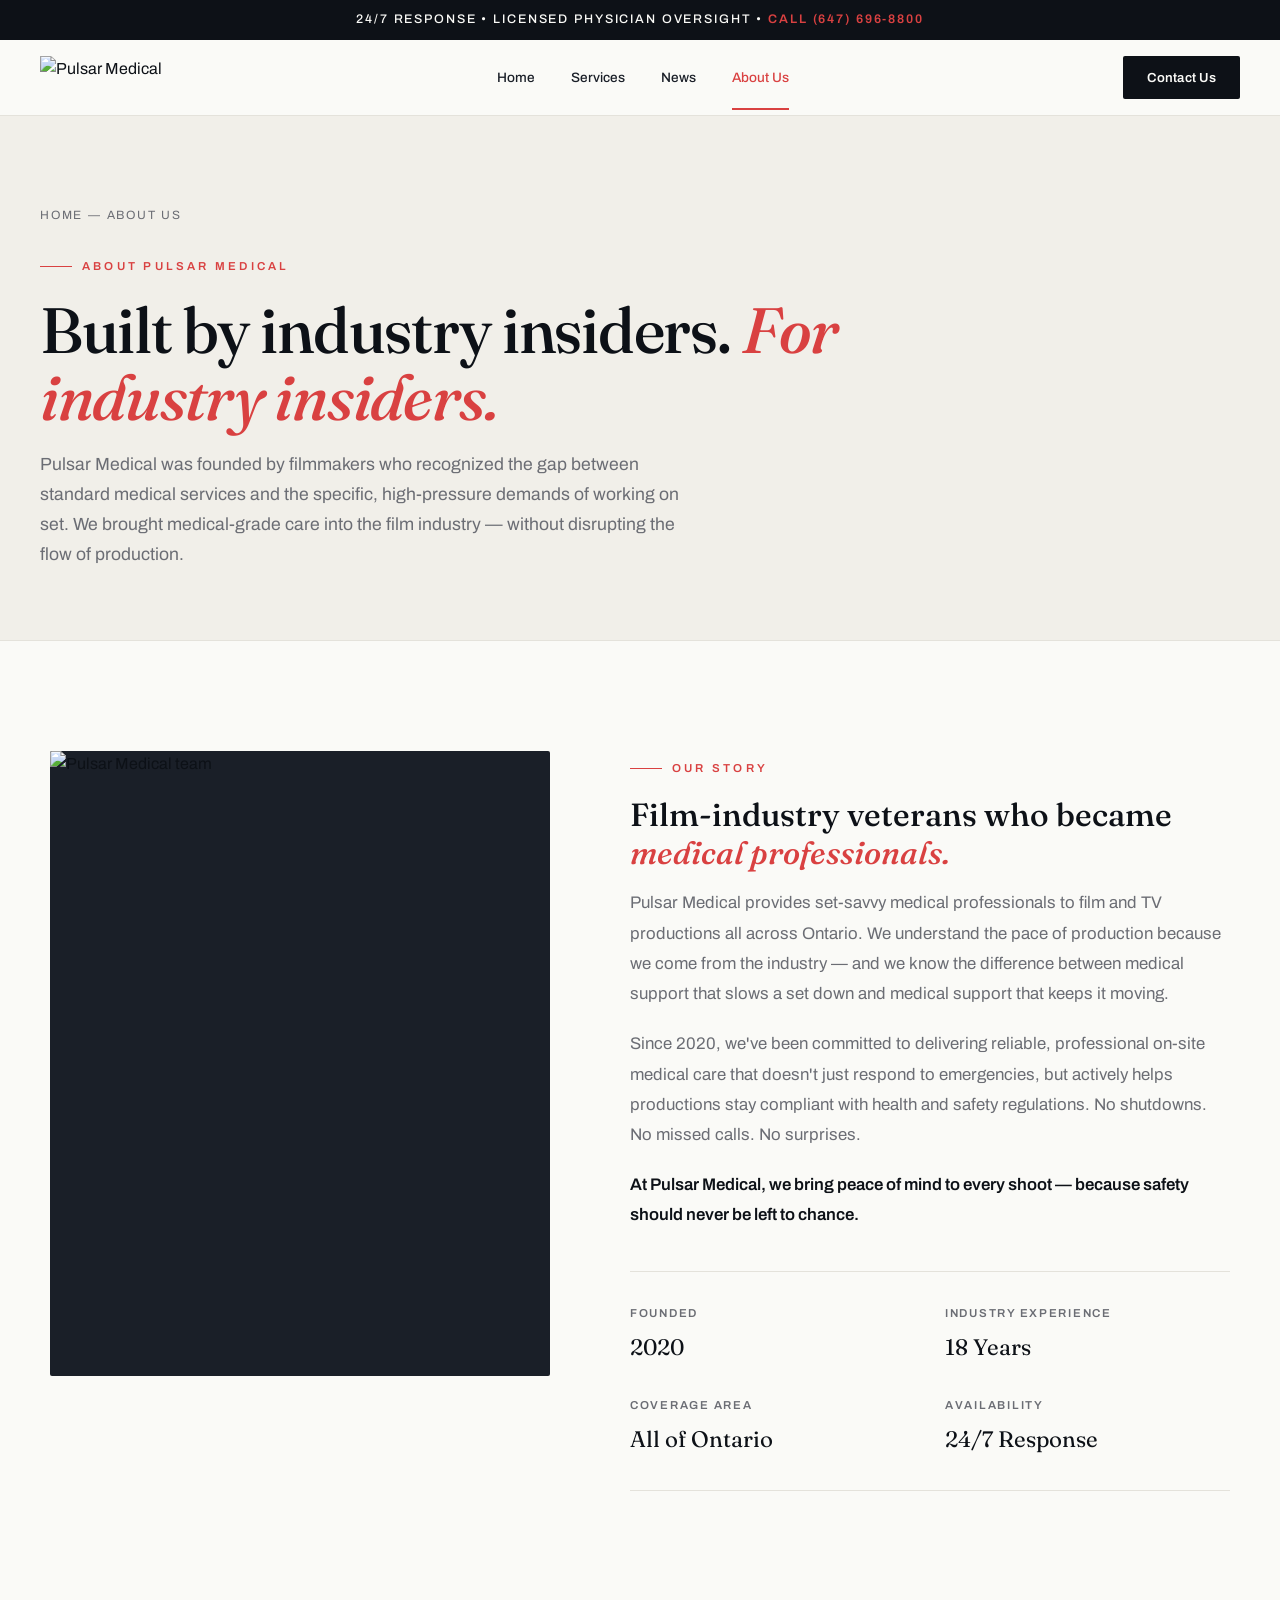
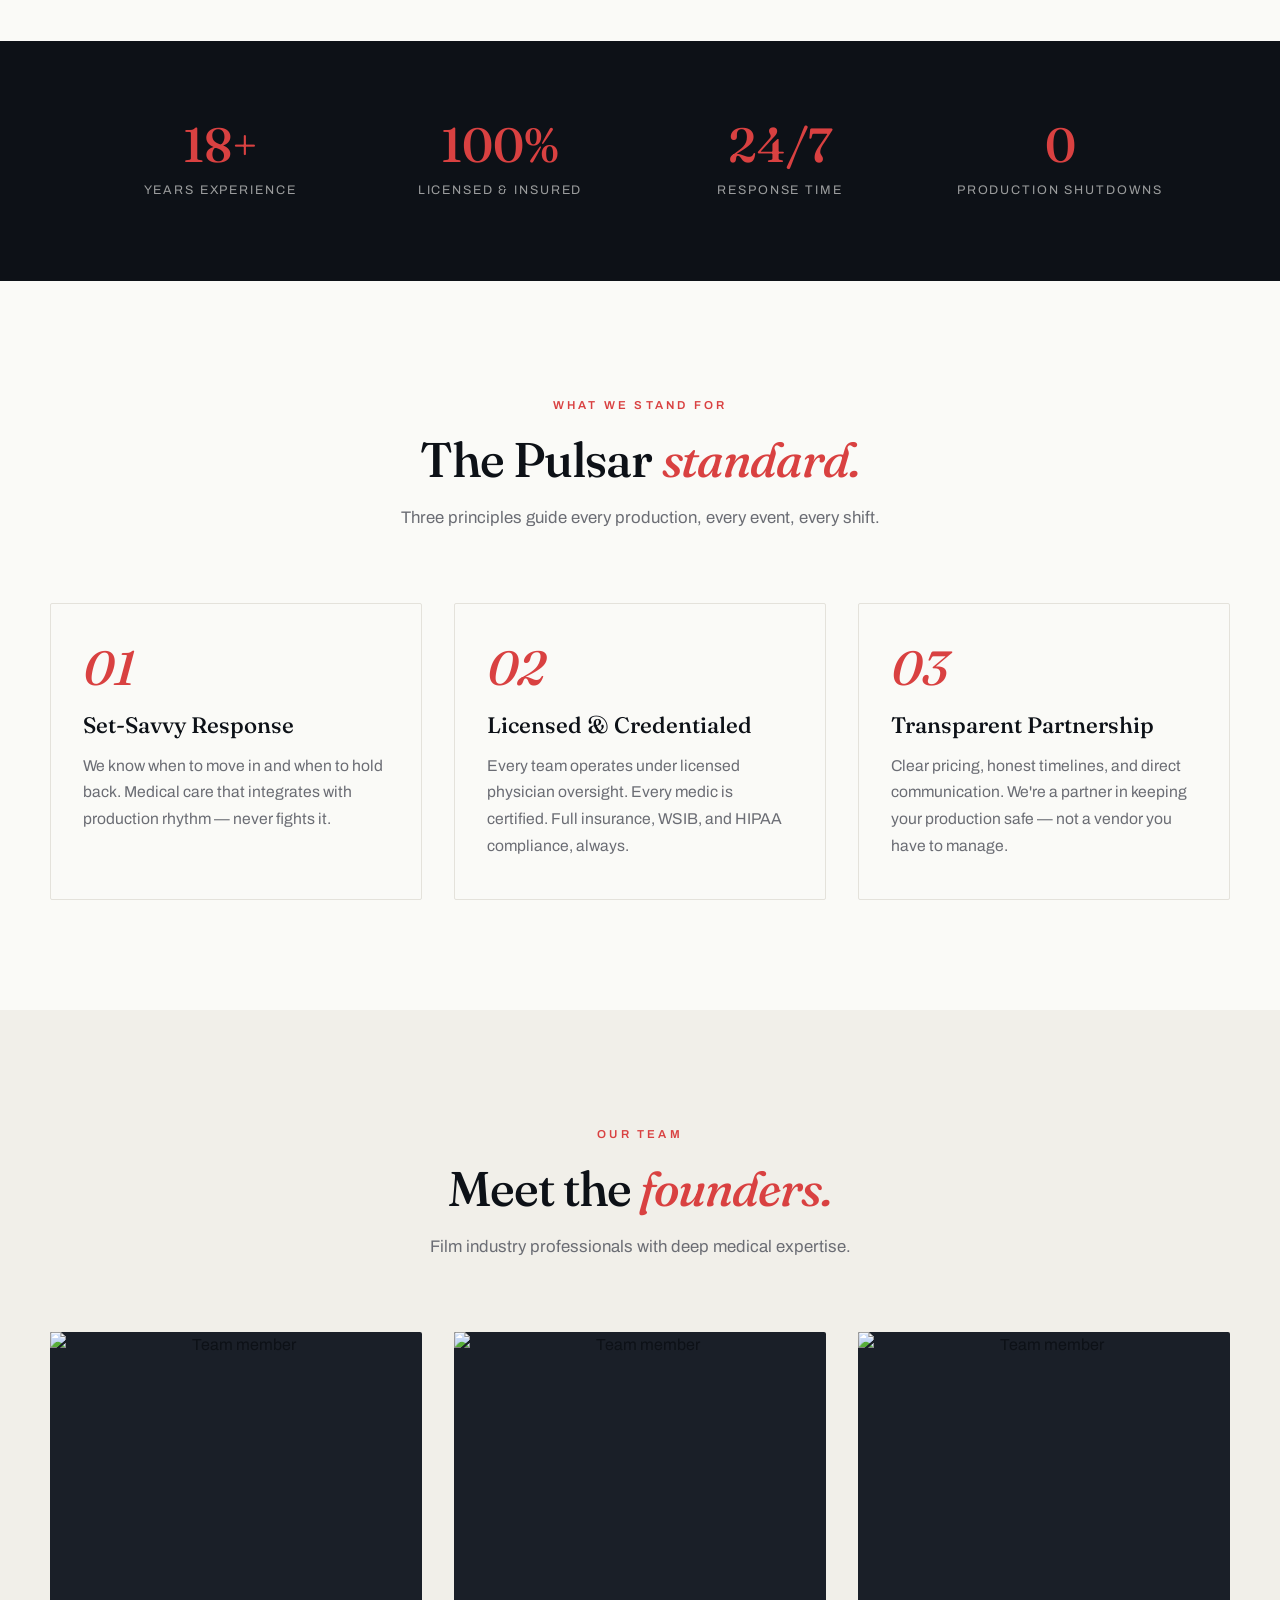
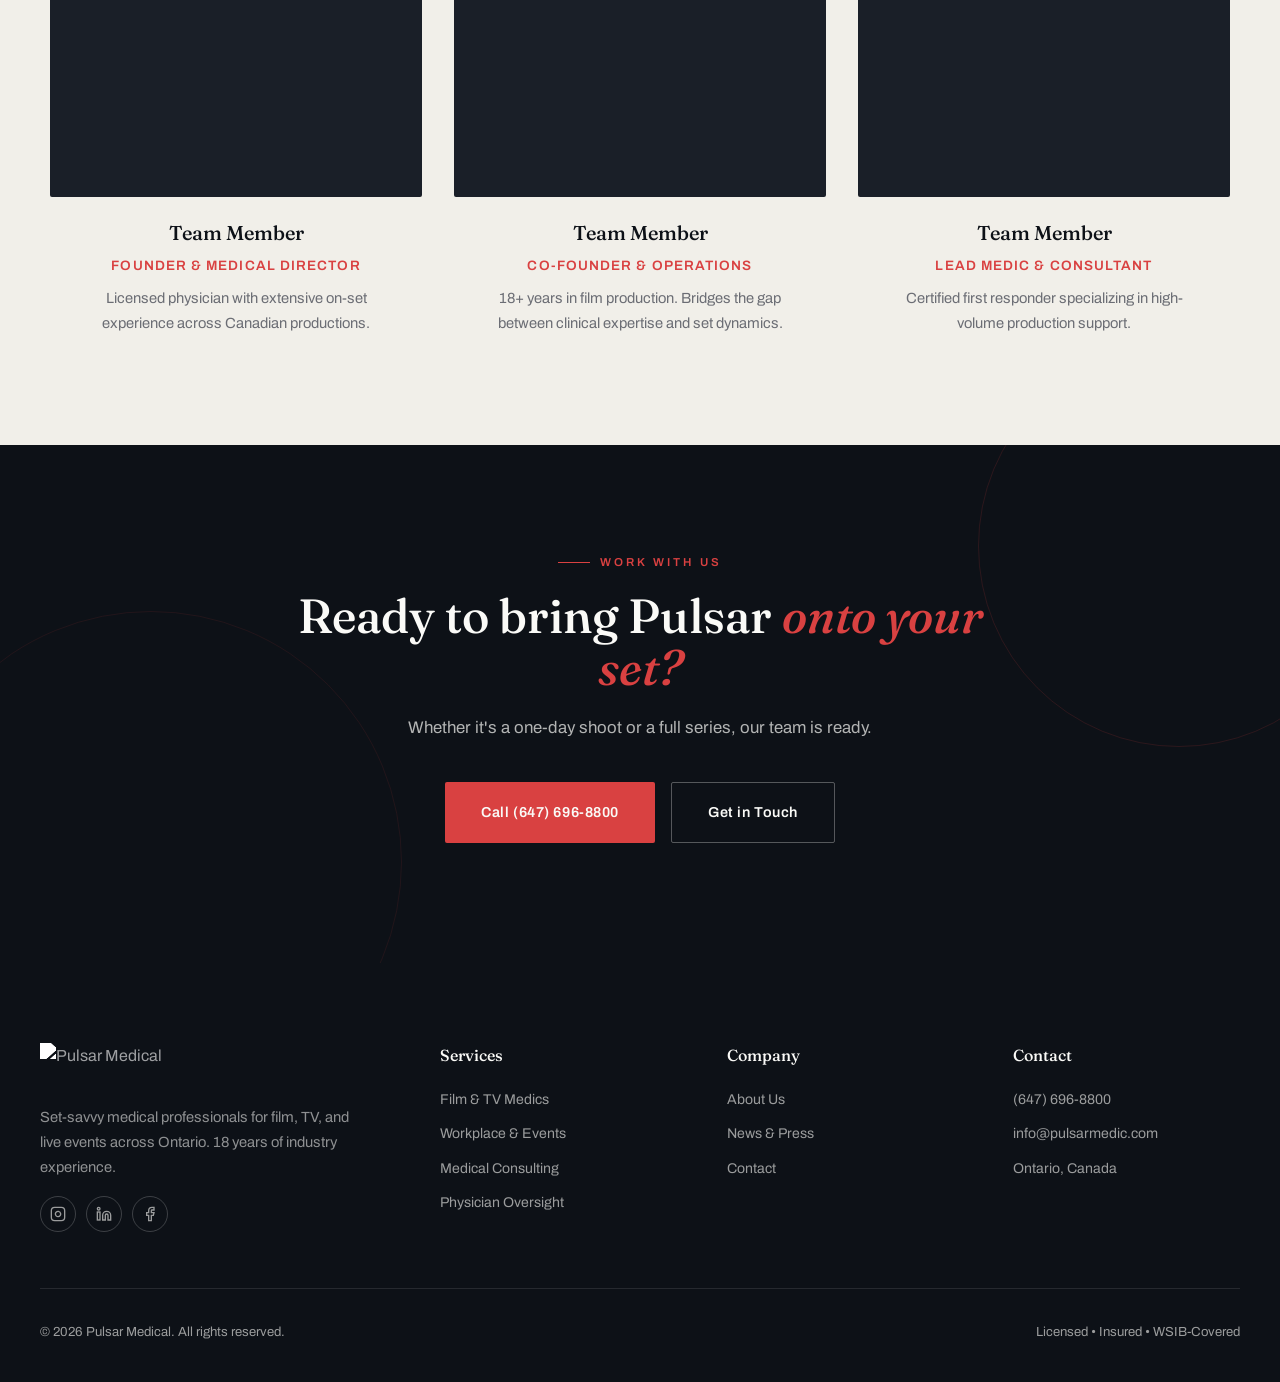
==== about.html @ a81a3b5c "Add files via upload" ====
<!DOCTYPE html>
<html lang="en">
<head>
<meta charset="UTF-8"/>
<meta name="viewport" content="width=device-width,initial-scale=1.0"/>
<title>About Us | Pulsar Medical</title>
<meta name="description" content="Pulsar Medical was founded by industry veterans to bring medical-grade care to film and TV productions. 18 years of industry experience."/>
<link rel="canonical" href="https://pulsarmedic.com/about.html"/>

<link rel="preconnect" href="https://fonts.googleapis.com"/>
<link rel="preconnect" href="https://fonts.gstatic.com" crossorigin/>
<link href="https://fonts.googleapis.com/css2?family=Archivo:wght@400;500;600;700;800&family=Fraunces:ital,wght@0,400;0,500;0,600;0,700;1,400&display=swap" rel="stylesheet"/>
<link rel="stylesheet" href="shared.css"/>

<style>
.story-grid{display:grid;grid-template-columns:1fr 1.2fr;gap:80px;align-items:start;max-width:1180px;margin:0 auto}
.story-img{aspect-ratio:4/5;background:var(--ink-2);border-radius:2px;overflow:hidden;position:sticky;top:100px}
.story-img img{width:100%;height:100%;object-fit:cover}
.story-text h3{font-family:'Fraunces',serif;font-weight:500;font-size:2rem;line-height:1.2;margin-bottom:16px}
.story-text h3 em{font-style:italic;color:var(--pulse)}
.story-text p{color:var(--muted);font-size:1.05rem;line-height:1.8;margin-bottom:20px}
.story-text p strong{color:var(--ink);font-weight:600}
.story-meta{display:grid;grid-template-columns:1fr 1fr;gap:30px;margin:40px 0;padding:32px 0;border-top:1px solid var(--line);border-bottom:1px solid var(--line)}
.story-meta-item .label{font-size:.72rem;letter-spacing:.15em;text-transform:uppercase;color:var(--muted);font-weight:600;margin-bottom:8px}
.story-meta-item .value{font-family:'Fraunces',serif;font-size:1.4rem;color:var(--ink)}

.values-grid{display:grid;grid-template-columns:repeat(3,1fr);gap:32px;max-width:1180px;margin:0 auto}
.value-card{padding:40px 32px;background:var(--paper);border:1px solid var(--line);border-radius:2px;transition:border-color .3s,transform .3s}
.value-card:hover{border-color:var(--pulse);transform:translateY(-4px)}
.value-num{font-family:'Fraunces',serif;font-style:italic;font-size:3rem;color:var(--pulse);line-height:1;margin-bottom:20px;font-weight:500}
.value-card h3{font-family:'Fraunces',serif;font-weight:500;font-size:1.4rem;line-height:1.2;margin-bottom:14px}
.value-card p{color:var(--muted);font-size:.98rem;line-height:1.7}

.team-grid{display:grid;grid-template-columns:repeat(3,1fr);gap:32px;max-width:1180px;margin:0 auto}
.team-card{text-align:center}
.team-img{aspect-ratio:4/5;background:var(--ink-2);border-radius:2px;overflow:hidden;margin-bottom:20px;position:relative}
.team-img img{width:100%;height:100%;object-fit:cover;transition:transform .5s}
.team-card:hover .team-img img{transform:scale(1.03)}
.team-card h3{font-family:'Fraunces',serif;font-weight:500;font-size:1.25rem;margin-bottom:6px}
.team-role{font-size:.85rem;color:var(--pulse);letter-spacing:.08em;text-transform:uppercase;font-weight:600;margin-bottom:10px}
.team-bio{font-size:.92rem;color:var(--muted);line-height:1.65;max-width:320px;margin:0 auto}

.stats-row{background:var(--ink);color:var(--paper);padding:80px 40px}
.stats-row-inner{max-width:1080px;margin:0 auto;display:grid;grid-template-columns:repeat(4,1fr);gap:40px;text-align:center}
.stat-big{font-family:'Fraunces',serif;font-weight:500;font-size:3rem;color:var(--pulse);line-height:1;margin-bottom:12px}
.stat-big-label{font-size:.78rem;letter-spacing:.15em;text-transform:uppercase;color:rgba(250,250,247,.6)}

@media(max-width:900px){
  .story-grid{grid-template-columns:1fr;gap:40px}
  .story-img{position:static;max-width:500px;margin:0 auto}
  .values-grid,.team-grid{grid-template-columns:1fr}
  .stats-row-inner{grid-template-columns:1fr 1fr;gap:32px}
  .story-meta{grid-template-columns:1fr}
}
</style>
</head>
<body>

<div class="announce">24/7 response &bull; Licensed physician oversight &bull; <strong>Call (647) 696-8800</strong></div>

<nav>
  <a href="index.html" class="logo"><img src="images/logo.png" alt="Pulsar Medical"/></a>
  <div class="nav-center">
    <a href="index.html">Home</a>
    <a href="services.html">Services</a>
    <a href="news.html">News</a>
    <a href="about.html" class="active">About Us</a>
  </div>
  <a href="contact.html" class="nav-cta">Contact Us</a>
  <button class="hamburger" onclick="document.querySelector('.nav-center').classList.toggle('open')"><span></span><span></span><span></span></button>
</nav>

<section class="page-hero">
  <div class="page-hero-inner">
    <div class="breadcrumb"><a href="index.html">Home</a> &mdash; About Us</div>
    <div class="eyebrow">About Pulsar Medical</div>
    <h1>Built by industry insiders. <em>For industry insiders.</em></h1>
    <p>Pulsar Medical was founded by filmmakers who recognized the gap between standard medical services and the specific, high-pressure demands of working on set. We brought medical-grade care into the film industry &mdash; without disrupting the flow of production.</p>
  </div>
</section>

<!-- Story -->
<section>
  <div class="story-grid">
    <div class="story-img"><img src="images/about-1.jpg" alt="Pulsar Medical team"/></div>
    <div class="story-text">
      <div class="eyebrow">Our Story</div>
      <h3>Film-industry veterans who became <em>medical professionals.</em></h3>
      <p>Pulsar Medical provides set-savvy medical professionals to film and TV productions all across Ontario. We understand the pace of production because we come from the industry &mdash; and we know the difference between medical support that slows a set down and medical support that keeps it moving.</p>
      <p>Since 2020, we've been committed to delivering reliable, professional on-site medical care that doesn't just respond to emergencies, but actively helps productions stay compliant with health and safety regulations. No shutdowns. No missed calls. No surprises.</p>
      <p><strong>At Pulsar Medical, we bring peace of mind to every shoot &mdash; because safety should never be left to chance.</strong></p>
      <div class="story-meta">
        <div class="story-meta-item">
          <div class="label">Founded</div>
          <div class="value">2020</div>
        </div>
        <div class="story-meta-item">
          <div class="label">Industry Experience</div>
          <div class="value">18 Years</div>
        </div>
        <div class="story-meta-item">
          <div class="label">Coverage Area</div>
          <div class="value">All of Ontario</div>
        </div>
        <div class="story-meta-item">
          <div class="label">Availability</div>
          <div class="value">24/7 Response</div>
        </div>
      </div>
    </div>
  </div>
</section>

<!-- Stats -->
<section class="stats-row">
  <div class="stats-row-inner">
    <div><div class="stat-big">18+</div><div class="stat-big-label">Years Experience</div></div>
    <div><div class="stat-big">100%</div><div class="stat-big-label">Licensed &amp; Insured</div></div>
    <div><div class="stat-big">24/7</div><div class="stat-big-label">Response Time</div></div>
    <div><div class="stat-big">0</div><div class="stat-big-label">Production Shutdowns</div></div>
  </div>
</section>

<!-- Values -->
<section>
  <div class="container">
    <div class="section-head center">
      <div class="eyebrow">What We Stand For</div>
      <h2>The Pulsar <em>standard.</em></h2>
      <p>Three principles guide every production, every event, every shift.</p>
    </div>
    <div class="values-grid">
      <div class="value-card">
        <div class="value-num">01</div>
        <h3>Set-Savvy Response</h3>
        <p>We know when to move in and when to hold back. Medical care that integrates with production rhythm &mdash; never fights it.</p>
      </div>
      <div class="value-card">
        <div class="value-num">02</div>
        <h3>Licensed &amp; Credentialed</h3>
        <p>Every team operates under licensed physician oversight. Every medic is certified. Full insurance, WSIB, and HIPAA compliance, always.</p>
      </div>
      <div class="value-card">
        <div class="value-num">03</div>
        <h3>Transparent Partnership</h3>
        <p>Clear pricing, honest timelines, and direct communication. We're a partner in keeping your production safe &mdash; not a vendor you have to manage.</p>
      </div>
    </div>
  </div>
</section>

<!-- Team -->
<section style="background:var(--bone)">
  <div class="container">
    <div class="section-head center">
      <div class="eyebrow">Our Team</div>
      <h2>Meet the <em>founders.</em></h2>
      <p>Film industry professionals with deep medical expertise.</p>
    </div>
    <div class="team-grid">
      <div class="team-card">
        <div class="team-img"><img src="images/team-1.jpg" alt="Team member"/></div>
        <h3>Team Member</h3>
        <div class="team-role">Founder &amp; Medical Director</div>
        <p class="team-bio">Licensed physician with extensive on-set experience across Canadian productions.</p>
      </div>
      <div class="team-card">
        <div class="team-img"><img src="images/team-2.jpg" alt="Team member"/></div>
        <h3>Team Member</h3>
        <div class="team-role">Co-Founder &amp; Operations</div>
        <p class="team-bio">18+ years in film production. Bridges the gap between clinical expertise and set dynamics.</p>
      </div>
      <div class="team-card">
        <div class="team-img"><img src="images/team-3.jpg" alt="Team member"/></div>
        <h3>Team Member</h3>
        <div class="team-role">Lead Medic &amp; Consultant</div>
        <p class="team-bio">Certified first responder specializing in high-volume production support.</p>
      </div>
    </div>
  </div>
</section>

<!-- CTA -->
<section class="cta-banner">
  <div class="cta-inner">
    <div class="eyebrow" style="justify-content:center;color:var(--pulse)">Work With Us</div>
    <h2>Ready to bring Pulsar <em>onto your set?</em></h2>
    <p>Whether it's a one-day shoot or a full series, our team is ready.</p>
    <div class="cta-actions">
      <a href="tel:+16476968800" class="btn-pulse">Call (647) 696-8800</a>
      <a href="contact.html" class="btn-ghost">Get in Touch</a>
    </div>
  </div>
</section>

<footer>
  <div class="footer-grid">
    <div class="footer-brand">
      <a href="index.html" class="logo"><img src="images/logo.png" alt="Pulsar Medical"/></a>
      <p>Set-savvy medical professionals for film, TV, and live events across Ontario. 18 years of industry experience.</p>
      <div class="footer-social">
        <a href="https://www.instagram.com/pulsarfilmsolutions" target="_blank" aria-label="Instagram"><svg viewBox="0 0 24 24" fill="none" stroke="currentColor" stroke-width="2"><rect x="2" y="2" width="20" height="20" rx="5"/><path d="M16 11.37A4 4 0 1 1 12.63 8 4 4 0 0 1 16 11.37z"/><line x1="17.5" y1="6.5" x2="17.51" y2="6.5"/></svg></a>
        <a href="https://www.linkedin.com/company/pulsaruv/" target="_blank" aria-label="LinkedIn"><svg viewBox="0 0 24 24" fill="none" stroke="currentColor" stroke-width="2"><path d="M16 8a6 6 0 0 1 6 6v7h-4v-7a2 2 0 0 0-4 0v7h-4v-7a6 6 0 0 1 6-6z"/><rect x="2" y="9" width="4" height="12"/><circle cx="4" cy="4" r="2"/></svg></a>
        <a href="https://www.facebook.com/share/1CPwoWj11r/" target="_blank" aria-label="Facebook"><svg viewBox="0 0 24 24" fill="none" stroke="currentColor" stroke-width="2"><path d="M18 2h-3a5 5 0 0 0-5 5v3H7v4h3v8h4v-8h3l1-4h-4V7a1 1 0 0 1 1-1h3z"/></svg></a>
      </div>
    </div>
    <div class="footer-col"><h4>Services</h4><ul><li><a href="services.html">Film &amp; TV Medics</a></li><li><a href="services.html">Workplace &amp; Events</a></li><li><a href="services.html">Medical Consulting</a></li><li><a href="services.html">Physician Oversight</a></li></ul></div>
    <div class="footer-col"><h4>Company</h4><ul><li><a href="about.html">About Us</a></li><li><a href="news.html">News &amp; Press</a></li><li><a href="contact.html">Contact</a></li></ul></div>
    <div class="footer-col"><h4>Contact</h4><ul><li><a href="tel:+16476968800">(647) 696-8800</a></li><li><a href="mailto:info@pulsarmedic.com">info@pulsarmedic.com</a></li><li>Ontario, Canada</li></ul></div>
  </div>
  <div class="footer-bottom">
    <div>&copy; 2026 Pulsar Medical. All rights reserved.</div>
    <div>Licensed &bull; Insured &bull; WSIB-Covered</div>
  </div>
</footer>

</body>
</html>
---- shared.css ----
/* ============================================
   PULSAR MEDICAL — SHARED STYLES
   ============================================ */

:root{
  --ink:#0d1117;
  --ink-2:#1a1f28;
  --paper:#fafaf7;
  --bone:#f1efe9;
  --pulse:#d94141;
  --pulse-deep:#a82828;
  --sage:#3d5948;
  --muted:#6b6d74;
  --line:#e4e2db;
}
*{margin:0;padding:0;box-sizing:border-box}
html{scroll-behavior:smooth}
body{font-family:'Archivo',sans-serif;color:var(--ink);background:var(--paper);line-height:1.6;-webkit-font-smoothing:antialiased}
a{color:inherit;text-decoration:none}
img{max-width:100%;display:block}

/* ---- ANNOUNCE ---- */
.announce{background:var(--ink);color:var(--paper);padding:10px 24px;text-align:center;font-size:.78rem;letter-spacing:.15em;text-transform:uppercase;font-weight:500}
.announce strong{color:var(--pulse);font-weight:600}

/* ---- NAV ---- */
nav{position:sticky;top:0;background:rgba(250,250,247,.95);backdrop-filter:blur(12px);z-index:100;border-bottom:1px solid var(--line);padding:16px 40px;display:flex;align-items:center;justify-content:space-between}
.logo{display:flex;align-items:center;gap:10px}
.logo img{height:42px;width:auto}
.nav-center{display:flex;gap:36px;align-items:center}
.nav-center a{font-size:.85rem;font-weight:500;color:var(--ink-2);transition:color .2s;position:relative}
.nav-center a:hover{color:var(--pulse)}
.nav-center a.active{color:var(--pulse)}
.nav-center a.active::after{content:'';position:absolute;bottom:-22px;left:0;right:0;height:2px;background:var(--pulse)}
.nav-cta{background:var(--ink);color:var(--paper);padding:11px 24px;border-radius:2px;font-size:.82rem;font-weight:600;letter-spacing:.02em;transition:background .2s}
.nav-cta:hover{background:var(--pulse)}
.hamburger{display:none;background:none;border:none;cursor:pointer;padding:4px}
.hamburger span{display:block;width:24px;height:2px;background:var(--ink);margin:5px 0;transition:.3s}

/* ---- BUTTONS ---- */
.btn-primary{background:var(--ink);color:var(--paper);padding:16px 32px;border-radius:2px;font-size:.9rem;font-weight:600;letter-spacing:.04em;transition:background .2s,transform .2s;display:inline-flex;align-items:center;gap:10px;border:none;cursor:pointer;font-family:inherit}
.btn-primary:hover{background:var(--pulse);transform:translateY(-1px)}
.btn-primary svg{width:14px;height:14px}
.btn-secondary{color:var(--ink);padding:16px 32px;border:1px solid var(--ink);border-radius:2px;font-size:.9rem;font-weight:600;letter-spacing:.04em;transition:all .2s;display:inline-block}
.btn-secondary:hover{background:var(--ink);color:var(--paper)}
.btn-pulse{background:var(--pulse);color:var(--paper);padding:18px 36px;border-radius:2px;font-size:.9rem;font-weight:600;letter-spacing:.04em;transition:background .2s,transform .2s;display:inline-flex;align-items:center;gap:10px}
.btn-pulse:hover{background:var(--pulse-deep);transform:translateY(-1px)}
.btn-ghost{background:transparent;border:1px solid rgba(250,250,247,.3);color:var(--paper);padding:18px 36px;border-radius:2px;font-size:.9rem;font-weight:600;letter-spacing:.04em;transition:all .2s;display:inline-block}
.btn-ghost:hover{border-color:var(--paper);background:rgba(250,250,247,.05)}

/* ---- SECTION BASICS ---- */
section{padding:110px 40px}
.container{max-width:1280px;margin:0 auto}
.section-head{margin-bottom:70px;max-width:720px}
.section-head.center{margin-left:auto;margin-right:auto;text-align:center}
.eyebrow{display:inline-flex;align-items:center;gap:10px;font-size:.72rem;letter-spacing:.28em;text-transform:uppercase;color:var(--pulse);font-weight:600;margin-bottom:18px}
.eyebrow::before{content:'';display:block;width:32px;height:1px;background:var(--pulse)}
.section-head.center .eyebrow{justify-content:center}
.section-head.center .eyebrow::before{display:none}
.section-head h2{font-family:'Fraunces',serif;font-weight:500;font-size:clamp(2rem,3.8vw,3.2rem);line-height:1.1;letter-spacing:-.02em;margin-bottom:18px}
.section-head h2 em{font-style:italic;color:var(--pulse)}
.section-head p{font-size:1.05rem;color:var(--muted);max-width:580px;line-height:1.7}
.section-head.center p{margin-left:auto;margin-right:auto}

/* ---- PAGE HERO (for sub-pages) ---- */
.page-hero{padding:90px 40px 70px;background:var(--bone);border-bottom:1px solid var(--line);position:relative;overflow:hidden}
.page-hero-inner{max-width:1280px;margin:0 auto;position:relative;z-index:1}
.page-hero .eyebrow{margin-bottom:20px}
.page-hero h1{font-family:'Fraunces',serif;font-weight:500;font-size:clamp(2.4rem,5vw,4rem);line-height:1.05;letter-spacing:-.02em;margin-bottom:20px;max-width:900px}
.page-hero h1 em{font-style:italic;color:var(--pulse)}
.page-hero p{font-size:1.1rem;color:var(--muted);max-width:640px;line-height:1.7}
.breadcrumb{font-size:.75rem;letter-spacing:.15em;text-transform:uppercase;color:var(--muted);margin-bottom:24px}
.breadcrumb a:hover{color:var(--pulse)}

/* ---- CTA BANNER (shared) ---- */
.cta-banner{background:var(--ink);color:var(--paper);padding:100px 40px;text-align:center;position:relative;overflow:hidden}
.cta-banner::before{content:'';position:absolute;top:-100px;right:-100px;width:400px;height:400px;border:1px solid rgba(217,65,65,.15);border-radius:50%}
.cta-banner::after{content:'';position:absolute;bottom:-150px;left:-100px;width:500px;height:500px;border:1px solid rgba(217,65,65,.1);border-radius:50%}
.cta-inner{position:relative;z-index:1;max-width:720px;margin:0 auto}
.cta-banner h2{font-family:'Fraunces',serif;font-weight:500;font-size:clamp(2rem,4vw,3rem);color:var(--paper);margin-bottom:20px;line-height:1.1}
.cta-banner h2 em{font-style:italic;color:var(--pulse)}
.cta-banner p{color:rgba(250,250,247,.7);max-width:560px;margin:0 auto 40px;font-size:1.05rem}
.cta-actions{display:flex;gap:16px;justify-content:center;flex-wrap:wrap;margin-bottom:20px}

/* ---- FOOTER ---- */
footer{background:var(--ink);color:rgba(250,250,247,.6);padding:80px 40px 40px}
.footer-grid{max-width:1280px;margin:0 auto;display:grid;grid-template-columns:1.5fr 1fr 1fr 1fr;gap:60px;margin-bottom:56px}
.footer-brand .logo img{height:42px;margin-bottom:20px;filter:brightness(0) invert(1)}
.footer-brand p{font-size:.92rem;line-height:1.7;max-width:320px;color:rgba(250,250,247,.55)}
.footer-col h4{font-family:'Fraunces',serif;color:var(--paper);font-size:1rem;margin-bottom:20px;font-weight:500}
.footer-col ul{list-style:none}
.footer-col li{margin-bottom:12px;font-size:.88rem}
.footer-col a:hover{color:var(--pulse)}
.footer-social{display:flex;gap:10px;margin-top:16px}
.footer-social a{width:36px;height:36px;border:1px solid rgba(250,250,247,.2);border-radius:50%;display:flex;align-items:center;justify-content:center;transition:all .2s}
.footer-social a:hover{border-color:var(--pulse);color:var(--pulse)}
.footer-social svg{width:16px;height:16px}
.footer-bottom{max-width:1280px;margin:0 auto;padding-top:32px;border-top:1px solid rgba(250,250,247,.1);display:flex;justify-content:space-between;align-items:center;flex-wrap:wrap;gap:16px;font-size:.82rem}

/* ---- RESPONSIVE ---- */
@media(max-width:1024px){
  .footer-grid{grid-template-columns:1fr 1fr;gap:40px}
}
@media(max-width:768px){
  nav{padding:14px 20px}
  .nav-center{display:none;position:absolute;top:100%;left:0;right:0;background:var(--paper);flex-direction:column;padding:24px;gap:18px;border-bottom:1px solid var(--line);box-shadow:0 8px 24px rgba(0,0,0,.06)}
  .nav-center.open{display:flex}
  .nav-center a.active::after{display:none}
  .hamburger{display:block}
  section{padding:70px 24px}
  .page-hero{padding:60px 24px 50px}
  .footer-grid{grid-template-columns:1fr;gap:40px}
  .cta-actions{flex-direction:column;align-items:center}
  .btn-pulse,.btn-ghost{width:100%;max-width:320px;justify-content:center;text-align:center}
}
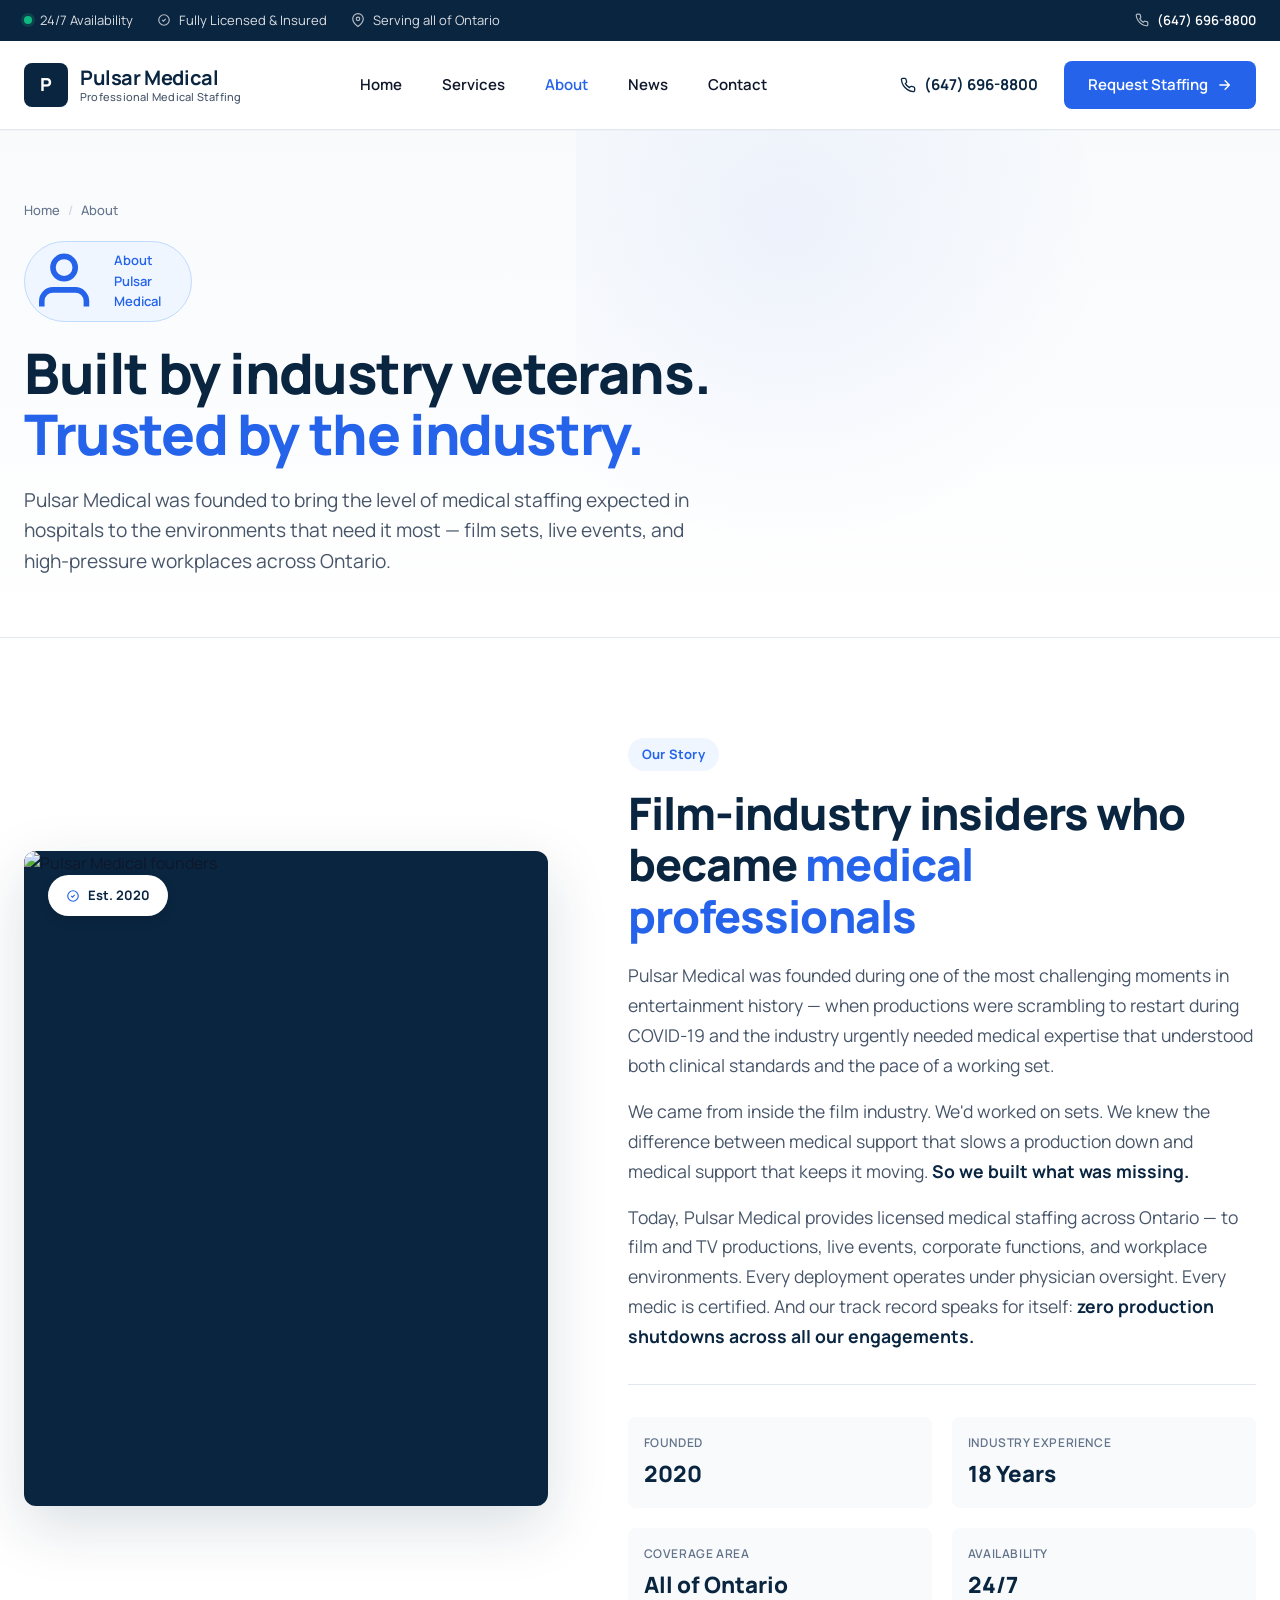
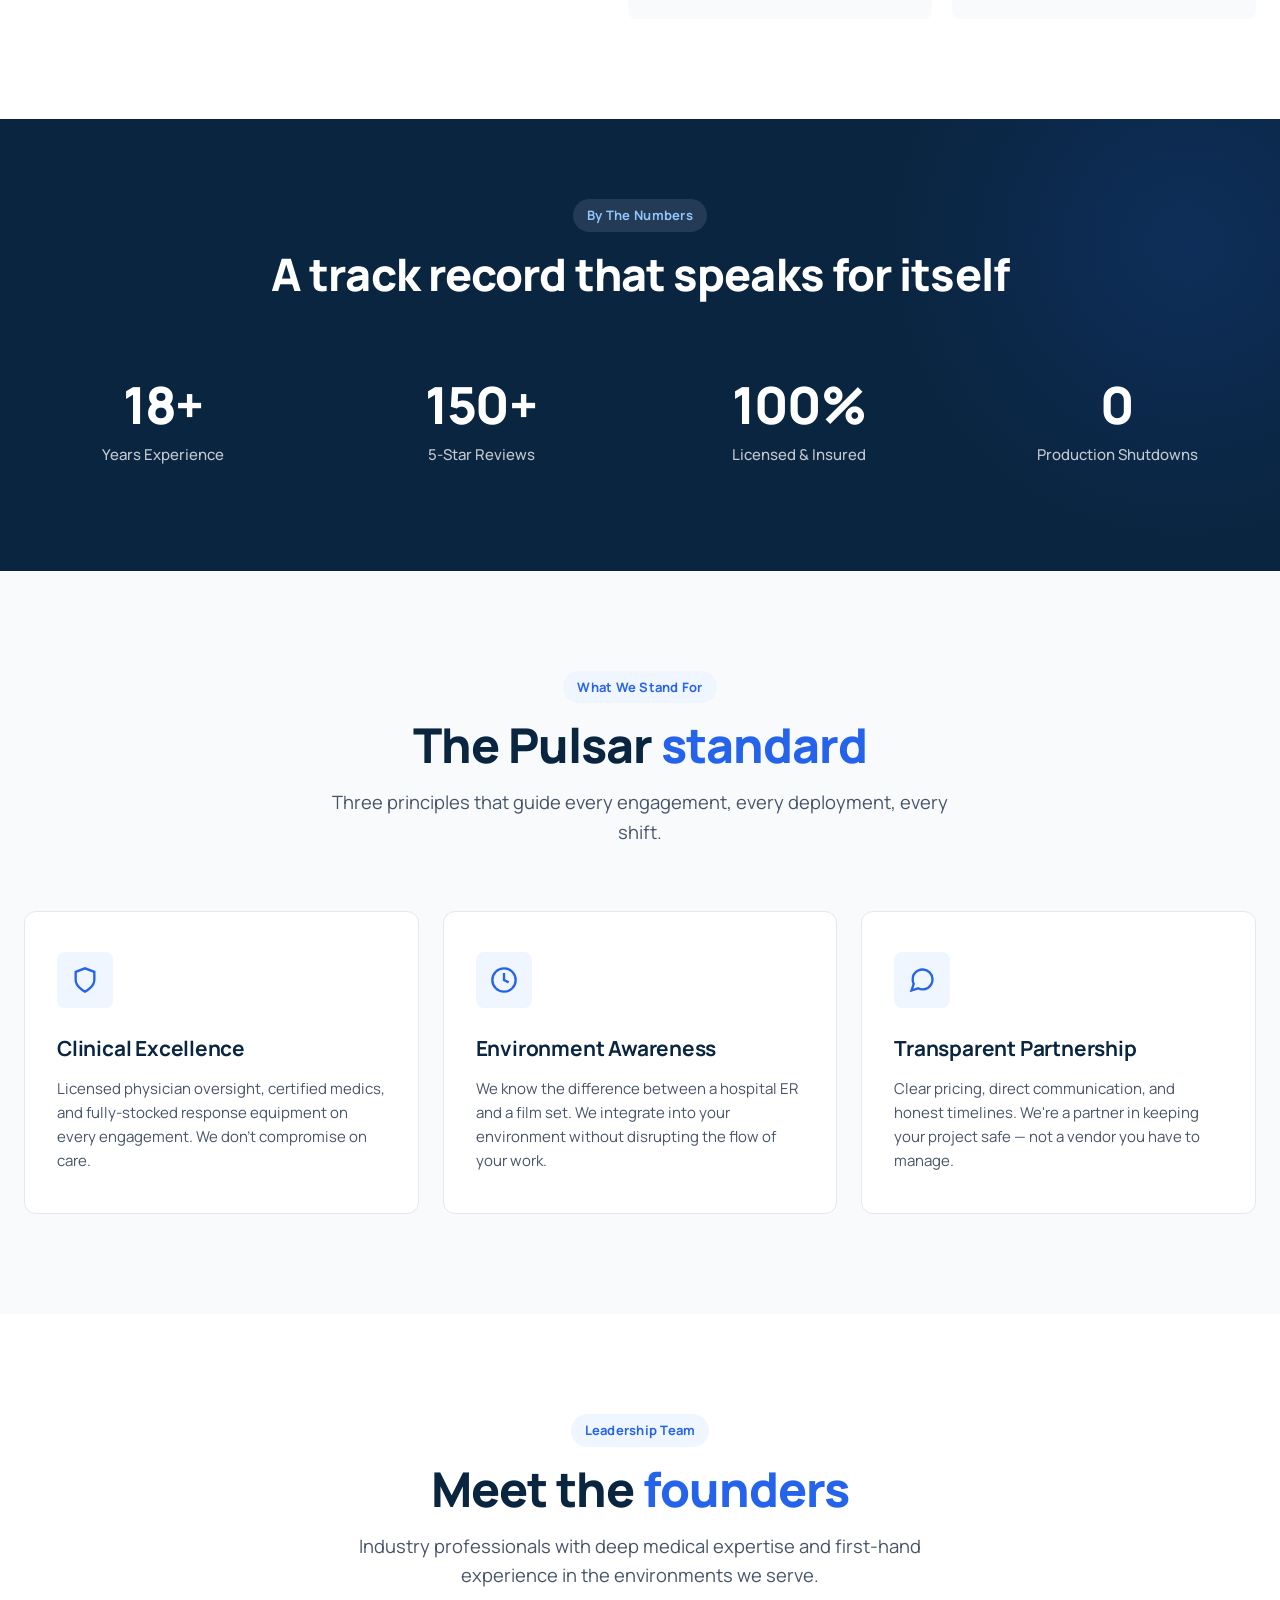
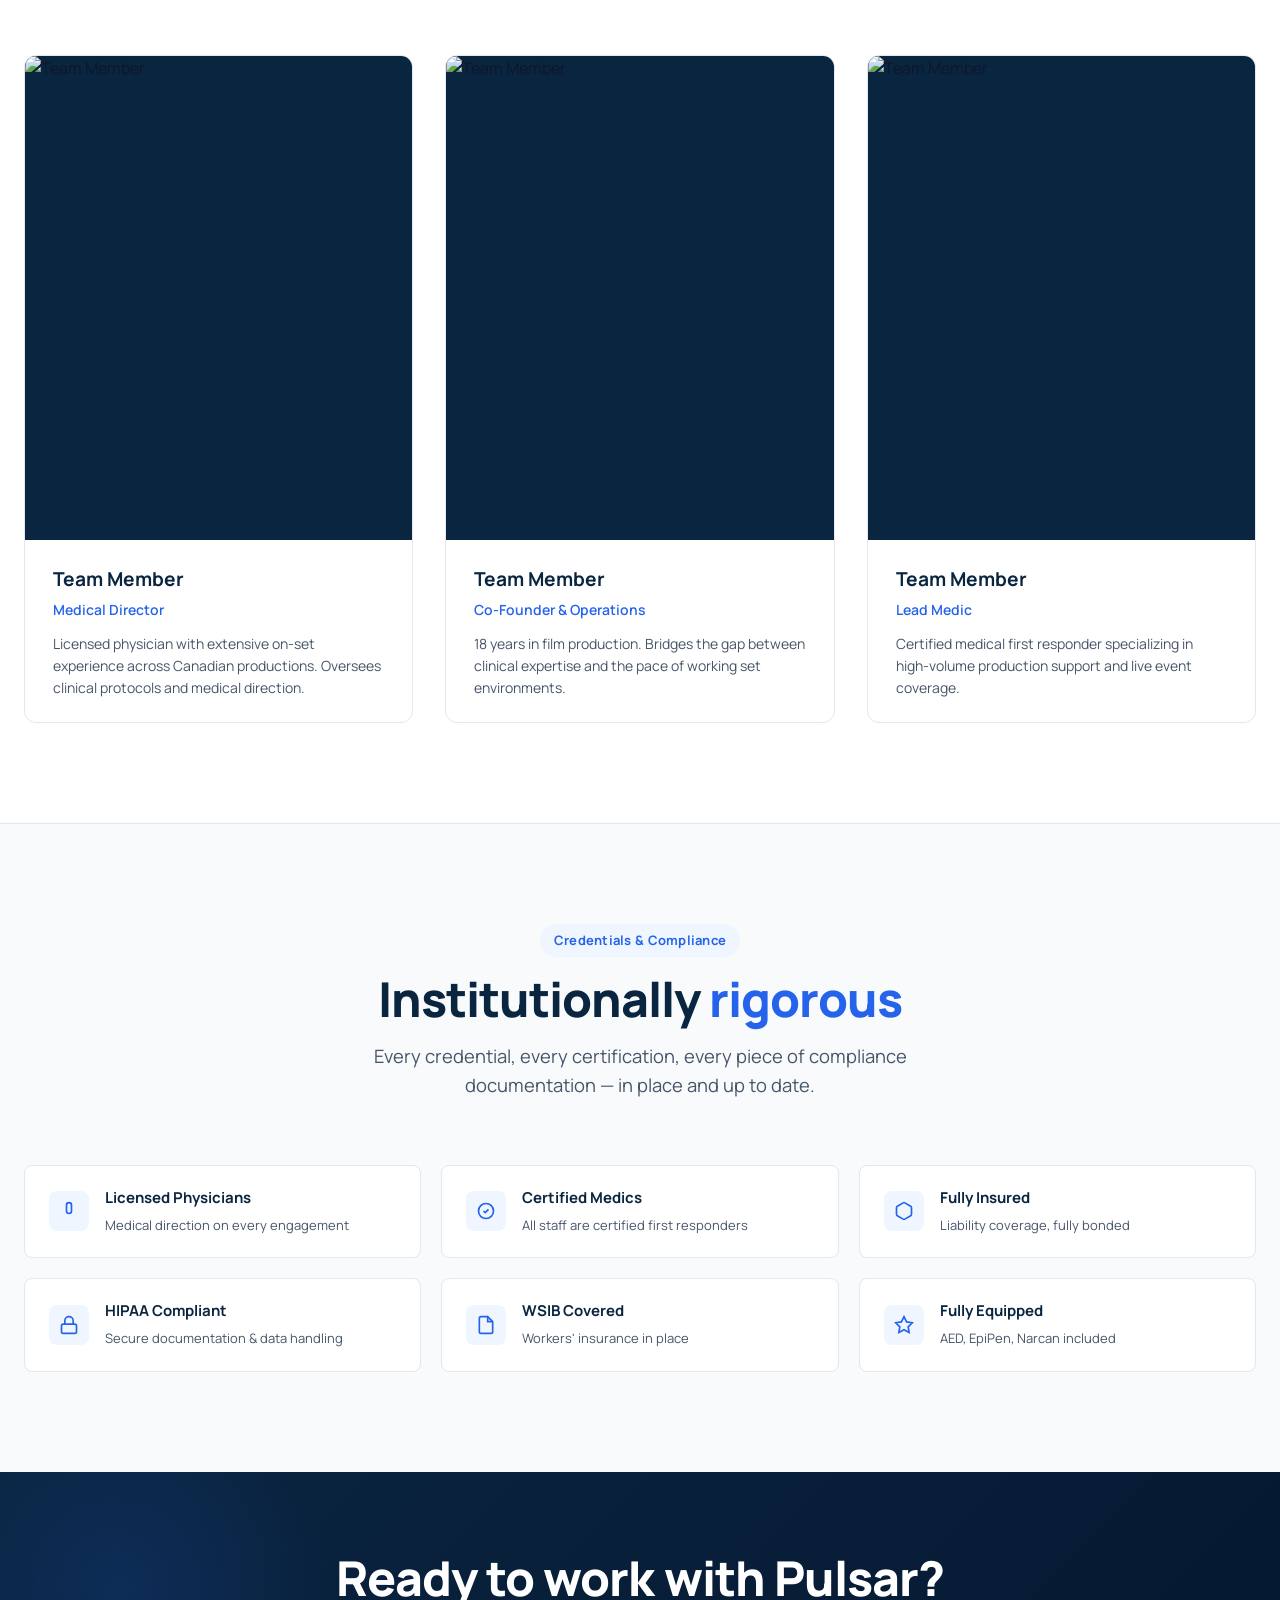
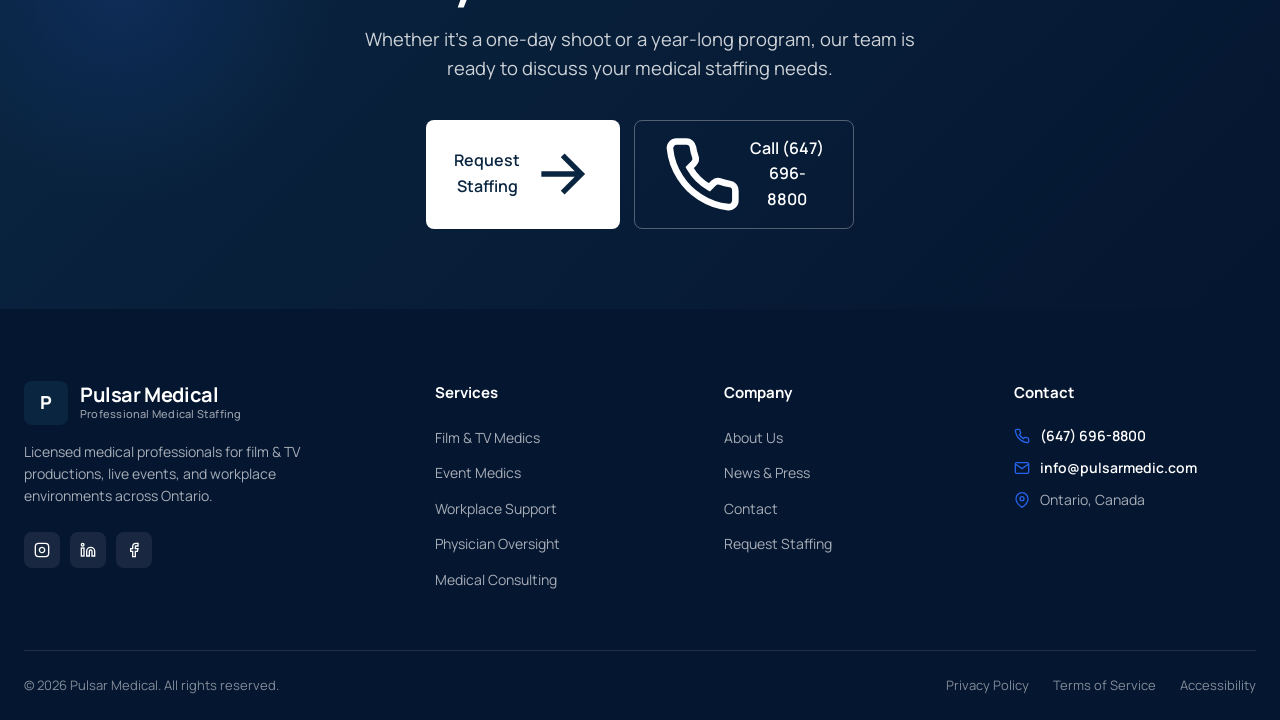
==== commit f9d8a56d: "Add files via upload" ====
--- a/about.html
+++ b/about.html
@@ -3,214 +3,305 @@
 <head>
 <meta charset="UTF-8"/>
 <meta name="viewport" content="width=device-width,initial-scale=1.0"/>
-<title>About Us | Pulsar Medical</title>
-<meta name="description" content="Pulsar Medical was founded by industry veterans to bring medical-grade care to film and TV productions. 18 years of industry experience."/>
-<link rel="canonical" href="https://pulsarmedic.com/about.html"/>
-
+<title>About Us | Pulsar Medical — Professional Medical Staffing</title>
+<meta name="description" content="Pulsar Medical was founded by film industry veterans to bring medical-grade staffing to productions, events, and workplaces across Ontario."/>
 <link rel="preconnect" href="https://fonts.googleapis.com"/>
 <link rel="preconnect" href="https://fonts.gstatic.com" crossorigin/>
-<link href="https://fonts.googleapis.com/css2?family=Archivo:wght@400;500;600;700;800&family=Fraunces:ital,wght@0,400;0,500;0,600;0,700;1,400&display=swap" rel="stylesheet"/>
+<link href="https://fonts.googleapis.com/css2?family=Manrope:wght@400;500;600;700;800&display=swap" rel="stylesheet"/>
 <link rel="stylesheet" href="shared.css"/>
-
 <style>
-.story-grid{display:grid;grid-template-columns:1fr 1.2fr;gap:80px;align-items:start;max-width:1180px;margin:0 auto}
-.story-img{aspect-ratio:4/5;background:var(--ink-2);border-radius:2px;overflow:hidden;position:sticky;top:100px}
-.story-img img{width:100%;height:100%;object-fit:cover}
-.story-text h3{font-family:'Fraunces',serif;font-weight:500;font-size:2rem;line-height:1.2;margin-bottom:16px}
-.story-text h3 em{font-style:italic;color:var(--pulse)}
-.story-text p{color:var(--muted);font-size:1.05rem;line-height:1.8;margin-bottom:20px}
-.story-text p strong{color:var(--ink);font-weight:600}
-.story-meta{display:grid;grid-template-columns:1fr 1fr;gap:30px;margin:40px 0;padding:32px 0;border-top:1px solid var(--line);border-bottom:1px solid var(--line)}
-.story-meta-item .label{font-size:.72rem;letter-spacing:.15em;text-transform:uppercase;color:var(--muted);font-weight:600;margin-bottom:8px}
-.story-meta-item .value{font-family:'Fraunces',serif;font-size:1.4rem;color:var(--ink)}
-
-.values-grid{display:grid;grid-template-columns:repeat(3,1fr);gap:32px;max-width:1180px;margin:0 auto}
-.value-card{padding:40px 32px;background:var(--paper);border:1px solid var(--line);border-radius:2px;transition:border-color .3s,transform .3s}
-.value-card:hover{border-color:var(--pulse);transform:translateY(-4px)}
-.value-num{font-family:'Fraunces',serif;font-style:italic;font-size:3rem;color:var(--pulse);line-height:1;margin-bottom:20px;font-weight:500}
-.value-card h3{font-family:'Fraunces',serif;font-weight:500;font-size:1.4rem;line-height:1.2;margin-bottom:14px}
-.value-card p{color:var(--muted);font-size:.98rem;line-height:1.7}
-
-.team-grid{display:grid;grid-template-columns:repeat(3,1fr);gap:32px;max-width:1180px;margin:0 auto}
-.team-card{text-align:center}
-.team-img{aspect-ratio:4/5;background:var(--ink-2);border-radius:2px;overflow:hidden;margin-bottom:20px;position:relative}
-.team-img img{width:100%;height:100%;object-fit:cover;transition:transform .5s}
-.team-card:hover .team-img img{transform:scale(1.03)}
-.team-card h3{font-family:'Fraunces',serif;font-weight:500;font-size:1.25rem;margin-bottom:6px}
-.team-role{font-size:.85rem;color:var(--pulse);letter-spacing:.08em;text-transform:uppercase;font-weight:600;margin-bottom:10px}
-.team-bio{font-size:.92rem;color:var(--muted);line-height:1.65;max-width:320px;margin:0 auto}
-
-.stats-row{background:var(--ink);color:var(--paper);padding:80px 40px}
-.stats-row-inner{max-width:1080px;margin:0 auto;display:grid;grid-template-columns:repeat(4,1fr);gap:40px;text-align:center}
-.stat-big{font-family:'Fraunces',serif;font-weight:500;font-size:3rem;color:var(--pulse);line-height:1;margin-bottom:12px}
-.stat-big-label{font-size:.78rem;letter-spacing:.15em;text-transform:uppercase;color:rgba(250,250,247,.6)}
-
-@media(max-width:900px){
+.story{background:var(--white)}
+.story-grid{display:grid;grid-template-columns:1fr 1.2fr;gap:80px;align-items:center;max-width:1280px;margin:0 auto}
+.story-image{aspect-ratio:4/5;background:var(--navy);border-radius:var(--radius-lg);overflow:hidden;box-shadow:0 20px 60px rgba(10,37,64,.15);position:relative}
+.story-image img{width:100%;height:100%;object-fit:cover}
+.story-image-badge{position:absolute;top:24px;left:24px;padding:10px 18px;background:var(--white);border-radius:100px;font-size:13px;font-weight:700;color:var(--navy);display:flex;align-items:center;gap:8px;box-shadow:0 4px 12px rgba(0,0,0,.1)}
+.story-image-badge svg{width:14px;height:14px;color:var(--blue)}
+.story-content .section-eyebrow{margin-bottom:16px}
+.story-content h2{font-size:clamp(2rem,3.5vw,2.8rem);font-weight:800;color:var(--navy);line-height:1.15;letter-spacing:-.02em;margin-bottom:20px}
+.story-content h2 span{color:var(--blue)}
+.story-content p{color:var(--text-muted);font-size:1.1rem;line-height:1.7;margin-bottom:16px}
+.story-content p strong{color:var(--navy);font-weight:700}
+.story-meta{display:grid;grid-template-columns:repeat(2,1fr);gap:20px;margin-top:32px;padding-top:32px;border-top:1px solid var(--gray-200)}
+.story-meta-item{padding:16px;background:var(--gray-50);border-radius:var(--radius)}
+.story-meta-item .label{font-size:12px;font-weight:600;color:var(--text-light);letter-spacing:.05em;text-transform:uppercase;margin-bottom:4px}
+.story-meta-item .value{font-size:1.4rem;font-weight:800;color:var(--navy)}
+
+.stats-about{background:var(--navy);color:var(--white);padding:80px 24px;position:relative;overflow:hidden}
+.stats-about::before{content:'';position:absolute;top:-50%;right:-20%;width:700px;height:700px;background:radial-gradient(circle,rgba(37,99,235,.15) 0%,transparent 60%);pointer-events:none}
+.stats-about-inner{max-width:1280px;margin:0 auto;position:relative}
+.stats-about-head{text-align:center;margin-bottom:56px}
+.stats-about-head .section-eyebrow{background:rgba(255,255,255,.1);color:#93c5fd}
+.stats-about-head h2{font-size:clamp(2rem,3.5vw,2.8rem);font-weight:800;color:var(--white);line-height:1.15;letter-spacing:-.02em}
+.stats-about-grid{display:grid;grid-template-columns:repeat(4,1fr);gap:40px}
+.stat-about{text-align:center;padding:24px}
+.stat-about-num{font-size:clamp(2.8rem,4vw,3.6rem);font-weight:800;color:var(--white);line-height:1;margin-bottom:12px;letter-spacing:-.02em}
+.stat-about-label{font-size:15px;color:rgba(255,255,255,.75);font-weight:500}
+
+.values{background:var(--gray-50)}
+.values-grid{display:grid;grid-template-columns:repeat(3,1fr);gap:24px}
+.value-card{background:var(--white);border:1px solid var(--gray-200);border-radius:var(--radius-lg);padding:40px 32px;transition:all .2s}
+.value-card:hover{border-color:var(--blue);transform:translateY(-4px);box-shadow:0 20px 40px rgba(10,37,64,.08)}
+.value-icon{width:56px;height:56px;background:var(--blue-soft);border-radius:var(--radius);display:flex;align-items:center;justify-content:center;margin-bottom:24px}
+.value-icon svg{width:28px;height:28px;color:var(--blue)}
+.value-card h3{font-size:1.3rem;font-weight:700;color:var(--navy);margin-bottom:12px;letter-spacing:-.01em}
+.value-card p{color:var(--text-muted);font-size:15px;line-height:1.6}
+
+.team{background:var(--white)}
+.team-grid{display:grid;grid-template-columns:repeat(3,1fr);gap:32px}
+.team-card{background:var(--white);border:1px solid var(--gray-200);border-radius:var(--radius-lg);overflow:hidden;transition:all .2s}
+.team-card:hover{border-color:var(--blue);transform:translateY(-4px);box-shadow:0 20px 40px rgba(10,37,64,.08)}
+.team-image{aspect-ratio:4/5;background:var(--navy);overflow:hidden}
+.team-image img{width:100%;height:100%;object-fit:cover}
+.team-info{padding:24px 28px}
+.team-info h3{font-size:1.2rem;font-weight:700;color:var(--navy);margin-bottom:4px}
+.team-role{font-size:14px;color:var(--blue);font-weight:600;margin-bottom:12px}
+.team-info p{color:var(--text-muted);font-size:14px;line-height:1.55}
+
+.credentials{background:var(--gray-50);border-top:1px solid var(--gray-200)}
+.cred-grid{display:grid;grid-template-columns:repeat(3,1fr);gap:20px}
+.cred-item{background:var(--white);border:1px solid var(--gray-200);border-radius:var(--radius);padding:20px 24px;display:flex;align-items:center;gap:16px}
+.cred-item-icon{width:40px;height:40px;border-radius:var(--radius);background:var(--blue-soft);display:flex;align-items:center;justify-content:center;flex-shrink:0}
+.cred-item-icon svg{width:20px;height:20px;color:var(--blue)}
+.cred-item strong{display:block;font-size:15px;font-weight:700;color:var(--navy);margin-bottom:2px}
+.cred-item span{font-size:13px;color:var(--text-muted);line-height:1.4}
+
+@media(max-width:1024px){
+  .stats-about-grid{grid-template-columns:1fr 1fr;gap:30px}
+  .values-grid,.team-grid{grid-template-columns:1fr 1fr}
+  .cred-grid{grid-template-columns:1fr 1fr}
+}
+@media(max-width:768px){
   .story-grid{grid-template-columns:1fr;gap:40px}
-  .story-img{position:static;max-width:500px;margin:0 auto}
-  .values-grid,.team-grid{grid-template-columns:1fr}
-  .stats-row-inner{grid-template-columns:1fr 1fr;gap:32px}
+  .story-image{max-width:500px;margin:0 auto}
   .story-meta{grid-template-columns:1fr}
+  .stats-about-grid{grid-template-columns:1fr 1fr;gap:20px}
+  .stat-about{padding:16px}
+  .values-grid,.team-grid,.cred-grid{grid-template-columns:1fr}
 }
 </style>
 </head>
 <body>
 
-<div class="announce">24/7 response &bull; Licensed physician oversight &bull; <strong>Call (647) 696-8800</strong></div>
-
-<nav>
-  <a href="index.html" class="logo"><img src="images/logo.png" alt="Pulsar Medical"/></a>
-  <div class="nav-center">
-    <a href="index.html">Home</a>
-    <a href="services.html">Services</a>
-    <a href="news.html">News</a>
-    <a href="about.html" class="active">About Us</a>
-  </div>
-  <a href="contact.html" class="nav-cta">Contact Us</a>
-  <button class="hamburger" onclick="document.querySelector('.nav-center').classList.toggle('open')"><span></span><span></span><span></span></button>
-</nav>
+<div class="top-bar">
+  <div class="top-bar-inner">
+    <div class="top-bar-left">
+      <span class="top-bar-item"><span class="status-dot"></span>24/7 Availability</span>
+      <span class="top-bar-item"><svg viewBox="0 0 24 24" fill="none" stroke="currentColor" stroke-width="2"><path d="M9 12l2 2 4-4"/><path d="M21 12c0 4.97-4.03 9-9 9s-9-4.03-9-9 4.03-9 9-9 9 4.03 9 9z"/></svg>Fully Licensed &amp; Insured</span>
+      <span class="top-bar-item"><svg viewBox="0 0 24 24" fill="none" stroke="currentColor" stroke-width="2"><path d="M21 10c0 7-9 13-9 13s-9-6-9-13a9 9 0 0 1 18 0z"/><circle cx="12" cy="10" r="3"/></svg>Serving all of Ontario</span>
+    </div>
+    <div class="top-bar-item"><svg viewBox="0 0 24 24" fill="none" stroke="currentColor" stroke-width="2"><path d="M22 16.92v3a2 2 0 0 1-2.18 2 19.79 19.79 0 0 1-8.63-3.07 19.5 19.5 0 0 1-6-6 19.79 19.79 0 0 1-3.07-8.67A2 2 0 0 1 4.11 2h3a2 2 0 0 1 2 1.72 12.84 12.84 0 0 0 .7 2.81 2 2 0 0 1-.45 2.11L8.09 9.91a16 16 0 0 0 6 6l1.27-1.27a2 2 0 0 1 2.11-.45 12.84 12.84 0 0 0 2.81.7A2 2 0 0 1 22 16.92z"/></svg><a href="tel:+16476968800">(647) 696-8800</a></div>
+  </div>
+</div>
+
+<header>
+  <div class="nav-inner">
+    <a href="index.html" class="logo"><div class="logo-mark">P</div><div class="logo-text">Pulsar Medical<span>Professional Medical Staffing</span></div></a>
+    <nav class="nav-links">
+      <a href="index.html">Home</a>
+      <a href="services.html">Services</a>
+      <a href="about.html" class="active">About</a>
+      <a href="news.html">News</a>
+      <a href="contact.html">Contact</a>
+    </nav>
+    <div class="nav-cta-group">
+      <a href="tel:+16476968800" class="btn-phone"><svg viewBox="0 0 24 24" fill="none" stroke="currentColor" stroke-width="2"><path d="M22 16.92v3a2 2 0 0 1-2.18 2 19.79 19.79 0 0 1-8.63-3.07 19.5 19.5 0 0 1-6-6 19.79 19.79 0 0 1-3.07-8.67A2 2 0 0 1 4.11 2h3a2 2 0 0 1 2 1.72 12.84 12.84 0 0 0 .7 2.81 2 2 0 0 1-.45 2.11L8.09 9.91a16 16 0 0 0 6 6l1.27-1.27a2 2 0 0 1 2.11-.45 12.84 12.84 0 0 0 2.81.7A2 2 0 0 1 22 16.92z"/></svg>(647) 696-8800</a>
+      <a href="contact.html" class="btn-primary">Request Staffing<svg viewBox="0 0 24 24" fill="none" stroke="currentColor" stroke-width="2"><path d="M5 12h14M13 5l7 7-7 7"/></svg></a>
+      <button class="hamburger" onclick="document.querySelector('.nav-links').classList.toggle('open')"><span></span><span></span><span></span></button>
+    </div>
+  </div>
+</header>
 
 <section class="page-hero">
+  <div class="page-hero-bg"></div>
   <div class="page-hero-inner">
-    <div class="breadcrumb"><a href="index.html">Home</a> &mdash; About Us</div>
-    <div class="eyebrow">About Pulsar Medical</div>
-    <h1>Built by industry insiders. <em>For industry insiders.</em></h1>
-    <p>Pulsar Medical was founded by filmmakers who recognized the gap between standard medical services and the specific, high-pressure demands of working on set. We brought medical-grade care into the film industry &mdash; without disrupting the flow of production.</p>
-  </div>
-</section>
-
-<!-- Story -->
-<section>
+    <div class="breadcrumb"><a href="index.html">Home</a><span class="sep">/</span>About</div>
+    <div class="badge"><svg viewBox="0 0 24 24" fill="none" stroke="currentColor" stroke-width="2"><path d="M17 21v-2a4 4 0 0 0-4-4H5a4 4 0 0 0-4 4v2"/><circle cx="9" cy="7" r="4"/></svg>About Pulsar Medical</div>
+    <h1>Built by industry veterans. <span>Trusted by the industry.</span></h1>
+    <p>Pulsar Medical was founded to bring the level of medical staffing expected in hospitals to the environments that need it most — film sets, live events, and high-pressure workplaces across Ontario.</p>
+  </div>
+</section>
+
+<!-- STORY -->
+<section class="story">
   <div class="story-grid">
-    <div class="story-img"><img src="images/about-1.jpg" alt="Pulsar Medical team"/></div>
-    <div class="story-text">
-      <div class="eyebrow">Our Story</div>
-      <h3>Film-industry veterans who became <em>medical professionals.</em></h3>
-      <p>Pulsar Medical provides set-savvy medical professionals to film and TV productions all across Ontario. We understand the pace of production because we come from the industry &mdash; and we know the difference between medical support that slows a set down and medical support that keeps it moving.</p>
-      <p>Since 2020, we've been committed to delivering reliable, professional on-site medical care that doesn't just respond to emergencies, but actively helps productions stay compliant with health and safety regulations. No shutdowns. No missed calls. No surprises.</p>
-      <p><strong>At Pulsar Medical, we bring peace of mind to every shoot &mdash; because safety should never be left to chance.</strong></p>
+    <div class="story-image">
+      <img src="images/about-story.jpg" alt="Pulsar Medical founders"/>
+      <div class="story-image-badge">
+        <svg viewBox="0 0 24 24" fill="none" stroke="currentColor" stroke-width="2"><path d="M9 12l2 2 4-4"/><path d="M21 12c0 4.97-4.03 9-9 9s-9-4.03-9-9 4.03-9 9-9 9 4.03 9 9z"/></svg>
+        Est. 2020
+      </div>
+    </div>
+    <div class="story-content">
+      <span class="section-eyebrow">Our Story</span>
+      <h2>Film-industry insiders who became <span>medical professionals</span></h2>
+      <p>Pulsar Medical was founded during one of the most challenging moments in entertainment history — when productions were scrambling to restart during COVID-19 and the industry urgently needed medical expertise that understood both clinical standards and the pace of a working set.</p>
+      <p>We came from inside the film industry. We'd worked on sets. We knew the difference between medical support that slows a production down and medical support that keeps it moving. <strong>So we built what was missing.</strong></p>
+      <p>Today, Pulsar Medical provides licensed medical staffing across Ontario — to film and TV productions, live events, corporate functions, and workplace environments. Every deployment operates under physician oversight. Every medic is certified. And our track record speaks for itself: <strong>zero production shutdowns across all our engagements.</strong></p>
       <div class="story-meta">
-        <div class="story-meta-item">
-          <div class="label">Founded</div>
-          <div class="value">2020</div>
-        </div>
-        <div class="story-meta-item">
-          <div class="label">Industry Experience</div>
-          <div class="value">18 Years</div>
-        </div>
-        <div class="story-meta-item">
-          <div class="label">Coverage Area</div>
-          <div class="value">All of Ontario</div>
-        </div>
-        <div class="story-meta-item">
-          <div class="label">Availability</div>
-          <div class="value">24/7 Response</div>
-        </div>
-      </div>
-    </div>
-  </div>
-</section>
-
-<!-- Stats -->
-<section class="stats-row">
-  <div class="stats-row-inner">
-    <div><div class="stat-big">18+</div><div class="stat-big-label">Years Experience</div></div>
-    <div><div class="stat-big">100%</div><div class="stat-big-label">Licensed &amp; Insured</div></div>
-    <div><div class="stat-big">24/7</div><div class="stat-big-label">Response Time</div></div>
-    <div><div class="stat-big">0</div><div class="stat-big-label">Production Shutdowns</div></div>
-  </div>
-</section>
-
-<!-- Values -->
-<section>
+        <div class="story-meta-item"><div class="label">Founded</div><div class="value">2020</div></div>
+        <div class="story-meta-item"><div class="label">Industry Experience</div><div class="value">18 Years</div></div>
+        <div class="story-meta-item"><div class="label">Coverage Area</div><div class="value">All of Ontario</div></div>
+        <div class="story-meta-item"><div class="label">Availability</div><div class="value">24/7</div></div>
+      </div>
+    </div>
+  </div>
+</section>
+
+<!-- STATS -->
+<section class="stats-about">
+  <div class="stats-about-inner">
+    <div class="stats-about-head">
+      <span class="section-eyebrow">By The Numbers</span>
+      <h2>A track record that speaks for itself</h2>
+    </div>
+    <div class="stats-about-grid">
+      <div class="stat-about"><div class="stat-about-num">18+</div><div class="stat-about-label">Years Experience</div></div>
+      <div class="stat-about"><div class="stat-about-num">150+</div><div class="stat-about-label">5-Star Reviews</div></div>
+      <div class="stat-about"><div class="stat-about-num">100%</div><div class="stat-about-label">Licensed &amp; Insured</div></div>
+      <div class="stat-about"><div class="stat-about-num">0</div><div class="stat-about-label">Production Shutdowns</div></div>
+    </div>
+  </div>
+</section>
+
+<!-- VALUES -->
+<section class="values">
   <div class="container">
-    <div class="section-head center">
-      <div class="eyebrow">What We Stand For</div>
-      <h2>The Pulsar <em>standard.</em></h2>
-      <p>Three principles guide every production, every event, every shift.</p>
+    <div class="section-head">
+      <span class="section-eyebrow">What We Stand For</span>
+      <h2>The Pulsar <span>standard</span></h2>
+      <p>Three principles that guide every engagement, every deployment, every shift.</p>
     </div>
     <div class="values-grid">
       <div class="value-card">
-        <div class="value-num">01</div>
-        <h3>Set-Savvy Response</h3>
-        <p>We know when to move in and when to hold back. Medical care that integrates with production rhythm &mdash; never fights it.</p>
+        <div class="value-icon"><svg viewBox="0 0 24 24" fill="none" stroke="currentColor" stroke-width="2"><path d="M12 22s8-4 8-10V5l-8-3-8 3v7c0 6 8 10 8 10z"/></svg></div>
+        <h3>Clinical Excellence</h3>
+        <p>Licensed physician oversight, certified medics, and fully-stocked response equipment on every engagement. We don't compromise on care.</p>
       </div>
       <div class="value-card">
-        <div class="value-num">02</div>
-        <h3>Licensed &amp; Credentialed</h3>
-        <p>Every team operates under licensed physician oversight. Every medic is certified. Full insurance, WSIB, and HIPAA compliance, always.</p>
+        <div class="value-icon"><svg viewBox="0 0 24 24" fill="none" stroke="currentColor" stroke-width="2"><circle cx="12" cy="12" r="10"/><polyline points="12 6 12 12 16 14"/></svg></div>
+        <h3>Environment Awareness</h3>
+        <p>We know the difference between a hospital ER and a film set. We integrate into your environment without disrupting the flow of your work.</p>
       </div>
       <div class="value-card">
-        <div class="value-num">03</div>
+        <div class="value-icon"><svg viewBox="0 0 24 24" fill="none" stroke="currentColor" stroke-width="2"><path d="M21 11.5a8.38 8.38 0 0 1-.9 3.8 8.5 8.5 0 0 1-7.6 4.7 8.38 8.38 0 0 1-3.8-.9L3 21l1.9-5.7a8.38 8.38 0 0 1-.9-3.8 8.5 8.5 0 0 1 4.7-7.6 8.38 8.38 0 0 1 3.8-.9h.5a8.48 8.48 0 0 1 8 8v.5z"/></svg></div>
         <h3>Transparent Partnership</h3>
-        <p>Clear pricing, honest timelines, and direct communication. We're a partner in keeping your production safe &mdash; not a vendor you have to manage.</p>
-      </div>
-    </div>
-  </div>
-</section>
-
-<!-- Team -->
-<section style="background:var(--bone)">
+        <p>Clear pricing, direct communication, and honest timelines. We're a partner in keeping your project safe — not a vendor you have to manage.</p>
+      </div>
+    </div>
+  </div>
+</section>
+
+<!-- TEAM -->
+<section class="team">
   <div class="container">
-    <div class="section-head center">
-      <div class="eyebrow">Our Team</div>
-      <h2>Meet the <em>founders.</em></h2>
-      <p>Film industry professionals with deep medical expertise.</p>
+    <div class="section-head">
+      <span class="section-eyebrow">Leadership Team</span>
+      <h2>Meet the <span>founders</span></h2>
+      <p>Industry professionals with deep medical expertise and first-hand experience in the environments we serve.</p>
     </div>
     <div class="team-grid">
       <div class="team-card">
-        <div class="team-img"><img src="images/team-1.jpg" alt="Team member"/></div>
-        <h3>Team Member</h3>
-        <div class="team-role">Founder &amp; Medical Director</div>
-        <p class="team-bio">Licensed physician with extensive on-set experience across Canadian productions.</p>
+        <div class="team-image"><img src="images/team-1.jpg" alt="Team Member"/></div>
+        <div class="team-info">
+          <h3>Team Member</h3>
+          <div class="team-role">Medical Director</div>
+          <p>Licensed physician with extensive on-set experience across Canadian productions. Oversees clinical protocols and medical direction.</p>
+        </div>
       </div>
       <div class="team-card">
-        <div class="team-img"><img src="images/team-2.jpg" alt="Team member"/></div>
-        <h3>Team Member</h3>
-        <div class="team-role">Co-Founder &amp; Operations</div>
-        <p class="team-bio">18+ years in film production. Bridges the gap between clinical expertise and set dynamics.</p>
+        <div class="team-image"><img src="images/team-2.jpg" alt="Team Member"/></div>
+        <div class="team-info">
+          <h3>Team Member</h3>
+          <div class="team-role">Co-Founder &amp; Operations</div>
+          <p>18 years in film production. Bridges the gap between clinical expertise and the pace of working set environments.</p>
+        </div>
       </div>
       <div class="team-card">
-        <div class="team-img"><img src="images/team-3.jpg" alt="Team member"/></div>
-        <h3>Team Member</h3>
-        <div class="team-role">Lead Medic &amp; Consultant</div>
-        <p class="team-bio">Certified first responder specializing in high-volume production support.</p>
+        <div class="team-image"><img src="images/team-3.jpg" alt="Team Member"/></div>
+        <div class="team-info">
+          <h3>Team Member</h3>
+          <div class="team-role">Lead Medic</div>
+          <p>Certified medical first responder specializing in high-volume production support and live event coverage.</p>
+        </div>
+      </div>
+    </div>
+  </div>
+</section>
+
+<!-- CREDENTIALS -->
+<section class="credentials">
+  <div class="container">
+    <div class="section-head">
+      <span class="section-eyebrow">Credentials &amp; Compliance</span>
+      <h2>Institutionally <span>rigorous</span></h2>
+      <p>Every credential, every certification, every piece of compliance documentation — in place and up to date.</p>
+    </div>
+    <div class="cred-grid">
+      <div class="cred-item">
+        <div class="cred-item-icon"><svg viewBox="0 0 24 24" fill="none" stroke="currentColor" stroke-width="2"><path d="M12 2a3 3 0 0 0-3 3v7a3 3 0 0 0 6 0V5a3 3 0 0 0-3-3z"/></svg></div>
+        <div><strong>Licensed Physicians</strong><span>Medical direction on every engagement</span></div>
+      </div>
+      <div class="cred-item">
+        <div class="cred-item-icon"><svg viewBox="0 0 24 24" fill="none" stroke="currentColor" stroke-width="2"><path d="M9 12l2 2 4-4"/><path d="M21 12c0 4.97-4.03 9-9 9s-9-4.03-9-9 4.03-9 9-9 9 4.03 9 9z"/></svg></div>
+        <div><strong>Certified Medics</strong><span>All staff are certified first responders</span></div>
+      </div>
+      <div class="cred-item">
+        <div class="cred-item-icon"><svg viewBox="0 0 24 24" fill="none" stroke="currentColor" stroke-width="2"><path d="M21 16V8a2 2 0 0 0-1-1.73l-7-4a2 2 0 0 0-2 0l-7 4A2 2 0 0 0 3 8v8a2 2 0 0 0 1 1.73l7 4a2 2 0 0 0 2 0l7-4A2 2 0 0 0 21 16z"/></svg></div>
+        <div><strong>Fully Insured</strong><span>Liability coverage, fully bonded</span></div>
+      </div>
+      <div class="cred-item">
+        <div class="cred-item-icon"><svg viewBox="0 0 24 24" fill="none" stroke="currentColor" stroke-width="2"><rect x="3" y="11" width="18" height="11" rx="2" ry="2"/><path d="M7 11V7a5 5 0 0 1 10 0v4"/></svg></div>
+        <div><strong>HIPAA Compliant</strong><span>Secure documentation &amp; data handling</span></div>
+      </div>
+      <div class="cred-item">
+        <div class="cred-item-icon"><svg viewBox="0 0 24 24" fill="none" stroke="currentColor" stroke-width="2"><path d="M14 2H6a2 2 0 0 0-2 2v16a2 2 0 0 0 2 2h12a2 2 0 0 0 2-2V8z"/><polyline points="14 2 14 8 20 8"/></svg></div>
+        <div><strong>WSIB Covered</strong><span>Workers' insurance in place</span></div>
+      </div>
+      <div class="cred-item">
+        <div class="cred-item-icon"><svg viewBox="0 0 24 24" fill="none" stroke="currentColor" stroke-width="2"><polygon points="12 2 15.09 8.26 22 9.27 17 14.14 18.18 21.02 12 17.77 5.82 21.02 7 14.14 2 9.27 8.91 8.26 12 2"/></svg></div>
+        <div><strong>Fully Equipped</strong><span>AED, EpiPen, Narcan included</span></div>
       </div>
     </div>
   </div>
 </section>
 
 <!-- CTA -->
-<section class="cta-banner">
+<section class="cta">
   <div class="cta-inner">
-    <div class="eyebrow" style="justify-content:center;color:var(--pulse)">Work With Us</div>
-    <h2>Ready to bring Pulsar <em>onto your set?</em></h2>
-    <p>Whether it's a one-day shoot or a full series, our team is ready.</p>
+    <h2>Ready to work with Pulsar?</h2>
+    <p>Whether it's a one-day shoot or a year-long program, our team is ready to discuss your medical staffing needs.</p>
     <div class="cta-actions">
-      <a href="tel:+16476968800" class="btn-pulse">Call (647) 696-8800</a>
-      <a href="contact.html" class="btn-ghost">Get in Touch</a>
+      <a href="contact.html" class="btn-white">Request Staffing<svg viewBox="0 0 24 24" fill="none" stroke="currentColor" stroke-width="2"><path d="M5 12h14M13 5l7 7-7 7"/></svg></a>
+      <a href="tel:+16476968800" class="btn-outline-white"><svg viewBox="0 0 24 24" fill="none" stroke="currentColor" stroke-width="2"><path d="M22 16.92v3a2 2 0 0 1-2.18 2 19.79 19.79 0 0 1-8.63-3.07 19.5 19.5 0 0 1-6-6 19.79 19.79 0 0 1-3.07-8.67A2 2 0 0 1 4.11 2h3a2 2 0 0 1 2 1.72 12.84 12.84 0 0 0 .7 2.81 2 2 0 0 1-.45 2.11L8.09 9.91a16 16 0 0 0 6 6l1.27-1.27a2 2 0 0 1 2.11-.45 12.84 12.84 0 0 0 2.81.7A2 2 0 0 1 22 16.92z"/></svg>Call (647) 696-8800</a>
     </div>
   </div>
 </section>
 
 <footer>
-  <div class="footer-grid">
-    <div class="footer-brand">
-      <a href="index.html" class="logo"><img src="images/logo.png" alt="Pulsar Medical"/></a>
-      <p>Set-savvy medical professionals for film, TV, and live events across Ontario. 18 years of industry experience.</p>
-      <div class="footer-social">
-        <a href="https://www.instagram.com/pulsarfilmsolutions" target="_blank" aria-label="Instagram"><svg viewBox="0 0 24 24" fill="none" stroke="currentColor" stroke-width="2"><rect x="2" y="2" width="20" height="20" rx="5"/><path d="M16 11.37A4 4 0 1 1 12.63 8 4 4 0 0 1 16 11.37z"/><line x1="17.5" y1="6.5" x2="17.51" y2="6.5"/></svg></a>
-        <a href="https://www.linkedin.com/company/pulsaruv/" target="_blank" aria-label="LinkedIn"><svg viewBox="0 0 24 24" fill="none" stroke="currentColor" stroke-width="2"><path d="M16 8a6 6 0 0 1 6 6v7h-4v-7a2 2 0 0 0-4 0v7h-4v-7a6 6 0 0 1 6-6z"/><rect x="2" y="9" width="4" height="12"/><circle cx="4" cy="4" r="2"/></svg></a>
-        <a href="https://www.facebook.com/share/1CPwoWj11r/" target="_blank" aria-label="Facebook"><svg viewBox="0 0 24 24" fill="none" stroke="currentColor" stroke-width="2"><path d="M18 2h-3a5 5 0 0 0-5 5v3H7v4h3v8h4v-8h3l1-4h-4V7a1 1 0 0 1 1-1h3z"/></svg></a>
-      </div>
-    </div>
-    <div class="footer-col"><h4>Services</h4><ul><li><a href="services.html">Film &amp; TV Medics</a></li><li><a href="services.html">Workplace &amp; Events</a></li><li><a href="services.html">Medical Consulting</a></li><li><a href="services.html">Physician Oversight</a></li></ul></div>
-    <div class="footer-col"><h4>Company</h4><ul><li><a href="about.html">About Us</a></li><li><a href="news.html">News &amp; Press</a></li><li><a href="contact.html">Contact</a></li></ul></div>
-    <div class="footer-col"><h4>Contact</h4><ul><li><a href="tel:+16476968800">(647) 696-8800</a></li><li><a href="mailto:info@pulsarmedic.com">info@pulsarmedic.com</a></li><li>Ontario, Canada</li></ul></div>
-  </div>
-  <div class="footer-bottom">
-    <div>&copy; 2026 Pulsar Medical. All rights reserved.</div>
-    <div>Licensed &bull; Insured &bull; WSIB-Covered</div>
+  <div class="footer-inner">
+    <div class="footer-grid">
+      <div class="footer-brand">
+        <a href="index.html" class="logo"><div class="logo-mark">P</div><div class="logo-text">Pulsar Medical<span>Professional Medical Staffing</span></div></a>
+        <p>Licensed medical professionals for film &amp; TV productions, live events, and workplace environments across Ontario.</p>
+        <div class="footer-social">
+          <a href="https://www.instagram.com/pulsarfilmsolutions" target="_blank" aria-label="Instagram"><svg viewBox="0 0 24 24" fill="none" stroke="currentColor" stroke-width="2"><rect x="2" y="2" width="20" height="20" rx="5"/><path d="M16 11.37A4 4 0 1 1 12.63 8 4 4 0 0 1 16 11.37z"/><line x1="17.5" y1="6.5" x2="17.51" y2="6.5"/></svg></a>
+          <a href="https://www.linkedin.com/company/pulsaruv/" target="_blank" aria-label="LinkedIn"><svg viewBox="0 0 24 24" fill="none" stroke="currentColor" stroke-width="2"><path d="M16 8a6 6 0 0 1 6 6v7h-4v-7a2 2 0 0 0-4 0v7h-4v-7a6 6 0 0 1 6-6z"/><rect x="2" y="9" width="4" height="12"/><circle cx="4" cy="4" r="2"/></svg></a>
+          <a href="https://www.facebook.com/share/1CPwoWj11r/" target="_blank" aria-label="Facebook"><svg viewBox="0 0 24 24" fill="none" stroke="currentColor" stroke-width="2"><path d="M18 2h-3a5 5 0 0 0-5 5v3H7v4h3v8h4v-8h3l1-4h-4V7a1 1 0 0 1 1-1h3z"/></svg></a>
+        </div>
+      </div>
+      <div class="footer-col"><h4>Services</h4><ul><li><a href="services.html">Film &amp; TV Medics</a></li><li><a href="services.html">Event Medics</a></li><li><a href="services.html">Workplace Support</a></li><li><a href="services.html">Physician Oversight</a></li><li><a href="services.html">Medical Consulting</a></li></ul></div>
+      <div class="footer-col"><h4>Company</h4><ul><li><a href="about.html">About Us</a></li><li><a href="news.html">News &amp; Press</a></li><li><a href="contact.html">Contact</a></li><li><a href="contact.html">Request Staffing</a></li></ul></div>
+      <div class="footer-col">
+        <h4>Contact</h4>
+        <div class="contact-item"><svg viewBox="0 0 24 24" fill="none" stroke="currentColor" stroke-width="2"><path d="M22 16.92v3a2 2 0 0 1-2.18 2 19.79 19.79 0 0 1-8.63-3.07 19.5 19.5 0 0 1-6-6 19.79 19.79 0 0 1-3.07-8.67A2 2 0 0 1 4.11 2h3a2 2 0 0 1 2 1.72 12.84 12.84 0 0 0 .7 2.81 2 2 0 0 1-.45 2.11L8.09 9.91a16 16 0 0 0 6 6l1.27-1.27a2 2 0 0 1 2.11-.45 12.84 12.84 0 0 0 2.81.7A2 2 0 0 1 22 16.92z"/></svg><a href="tel:+16476968800">(647) 696-8800</a></div>
+        <div class="contact-item"><svg viewBox="0 0 24 24" fill="none" stroke="currentColor" stroke-width="2"><path d="M4 4h16c1.1 0 2 .9 2 2v12c0 1.1-.9 2-2 2H4c-1.1 0-2-.9-2-2V6c0-1.1.9-2 2-2z"/><polyline points="22,6 12,13 2,6"/></svg><a href="mailto:info@pulsarmedic.com">info@pulsarmedic.com</a></div>
+        <div class="contact-item"><svg viewBox="0 0 24 24" fill="none" stroke="currentColor" stroke-width="2"><path d="M21 10c0 7-9 13-9 13s-9-6-9-13a9 9 0 0 1 18 0z"/><circle cx="12" cy="10" r="3"/></svg>Ontario, Canada</div>
+      </div>
+    </div>
+    <div class="footer-bottom">
+      <div>&copy; 2026 Pulsar Medical. All rights reserved.</div>
+      <div class="footer-legal"><a href="#">Privacy Policy</a><a href="#">Terms of Service</a><a href="#">Accessibility</a></div>
+    </div>
   </div>
 </footer>
 
--- a/shared.css
+++ b/shared.css
@@ -3,113 +3,148 @@
    ============================================ */
 
 :root{
-  --ink:#0d1117;
-  --ink-2:#1a1f28;
-  --paper:#fafaf7;
-  --bone:#f1efe9;
-  --pulse:#d94141;
-  --pulse-deep:#a82828;
-  --sage:#3d5948;
-  --muted:#6b6d74;
-  --line:#e4e2db;
+  --navy:#0a2540;
+  --navy-dark:#051630;
+  --navy-light:#1d3a5f;
+  --blue:#2563eb;
+  --blue-hover:#1d4ed8;
+  --blue-soft:#eff6ff;
+  --blue-border:#bfdbfe;
+  --text:#0f172a;
+  --text-muted:#475569;
+  --text-light:#64748b;
+  --gray-50:#f8fafc;
+  --gray-100:#f1f5f9;
+  --gray-200:#e2e8f0;
+  --gray-300:#cbd5e1;
+  --white:#ffffff;
+  --green:#059669;
+  --radius:8px;
+  --radius-lg:12px;
 }
-*{margin:0;padding:0;box-sizing:border-box}
+*,*::before,*::after{margin:0;padding:0;box-sizing:border-box}
 html{scroll-behavior:smooth}
-body{font-family:'Archivo',sans-serif;color:var(--ink);background:var(--paper);line-height:1.6;-webkit-font-smoothing:antialiased}
+body{
+  font-family:'Manrope',-apple-system,BlinkMacSystemFont,sans-serif;
+  color:var(--text);
+  background:var(--white);
+  line-height:1.6;
+  -webkit-font-smoothing:antialiased;
+  font-weight:400;
+}
 a{color:inherit;text-decoration:none}
 img{max-width:100%;display:block}
 
-/* ---- ANNOUNCE ---- */
-.announce{background:var(--ink);color:var(--paper);padding:10px 24px;text-align:center;font-size:.78rem;letter-spacing:.15em;text-transform:uppercase;font-weight:500}
-.announce strong{color:var(--pulse);font-weight:600}
+/* TOP BAR */
+.top-bar{background:var(--navy);color:var(--white);padding:10px 0;font-size:13px}
+.top-bar-inner{max-width:1280px;margin:0 auto;padding:0 24px;display:flex;justify-content:space-between;align-items:center;flex-wrap:wrap;gap:12px}
+.top-bar-left{display:flex;gap:24px;align-items:center;flex-wrap:wrap}
+.top-bar-item{display:flex;align-items:center;gap:8px;color:rgba(255,255,255,.85)}
+.top-bar-item svg{width:14px;height:14px;color:rgba(255,255,255,.7)}
+.top-bar-item a{color:var(--white);font-weight:600}
+.top-bar-item a:hover{text-decoration:underline}
+.status-dot{width:8px;height:8px;border-radius:50%;background:#10b981;box-shadow:0 0 0 3px rgba(16,185,129,.2);animation:pulse-status 2s infinite}
+@keyframes pulse-status{0%,100%{box-shadow:0 0 0 3px rgba(16,185,129,.2)}50%{box-shadow:0 0 0 6px rgba(16,185,129,.1)}}
 
-/* ---- NAV ---- */
-nav{position:sticky;top:0;background:rgba(250,250,247,.95);backdrop-filter:blur(12px);z-index:100;border-bottom:1px solid var(--line);padding:16px 40px;display:flex;align-items:center;justify-content:space-between}
-.logo{display:flex;align-items:center;gap:10px}
-.logo img{height:42px;width:auto}
-.nav-center{display:flex;gap:36px;align-items:center}
-.nav-center a{font-size:.85rem;font-weight:500;color:var(--ink-2);transition:color .2s;position:relative}
-.nav-center a:hover{color:var(--pulse)}
-.nav-center a.active{color:var(--pulse)}
-.nav-center a.active::after{content:'';position:absolute;bottom:-22px;left:0;right:0;height:2px;background:var(--pulse)}
-.nav-cta{background:var(--ink);color:var(--paper);padding:11px 24px;border-radius:2px;font-size:.82rem;font-weight:600;letter-spacing:.02em;transition:background .2s}
-.nav-cta:hover{background:var(--pulse)}
-.hamburger{display:none;background:none;border:none;cursor:pointer;padding:4px}
-.hamburger span{display:block;width:24px;height:2px;background:var(--ink);margin:5px 0;transition:.3s}
+/* HEADER/NAV */
+header{background:var(--white);border-bottom:1px solid var(--gray-200);position:sticky;top:0;z-index:100;box-shadow:0 1px 0 rgba(0,0,0,.02)}
+.nav-inner{max-width:1280px;margin:0 auto;padding:20px 24px;display:flex;align-items:center;justify-content:space-between;gap:40px}
+.logo{display:flex;align-items:center;gap:12px}
+.logo-mark{width:44px;height:44px;background:var(--navy);border-radius:var(--radius);display:flex;align-items:center;justify-content:center;color:var(--white);font-weight:800;font-size:18px;letter-spacing:-.02em}
+.logo-text{font-weight:700;font-size:20px;color:var(--navy);letter-spacing:-.02em;line-height:1.1}
+.logo-text span{display:block;font-size:11px;font-weight:500;color:var(--text-muted);letter-spacing:.02em;margin-top:2px}
+.nav-links{display:flex;gap:8px;align-items:center}
+.nav-links>a{padding:10px 16px;font-size:15px;font-weight:600;color:var(--text);border-radius:var(--radius);transition:all .15s}
+.nav-links>a:hover{background:var(--gray-100);color:var(--navy)}
+.nav-links>a.active{color:var(--blue)}
+.nav-cta-group{display:flex;gap:12px;align-items:center}
+.btn-phone{display:flex;align-items:center;gap:8px;font-size:15px;font-weight:700;color:var(--navy);padding:10px 14px}
+.btn-phone svg{width:16px;height:16px}
 
-/* ---- BUTTONS ---- */
-.btn-primary{background:var(--ink);color:var(--paper);padding:16px 32px;border-radius:2px;font-size:.9rem;font-weight:600;letter-spacing:.04em;transition:background .2s,transform .2s;display:inline-flex;align-items:center;gap:10px;border:none;cursor:pointer;font-family:inherit}
-.btn-primary:hover{background:var(--pulse);transform:translateY(-1px)}
-.btn-primary svg{width:14px;height:14px}
-.btn-secondary{color:var(--ink);padding:16px 32px;border:1px solid var(--ink);border-radius:2px;font-size:.9rem;font-weight:600;letter-spacing:.04em;transition:all .2s;display:inline-block}
-.btn-secondary:hover{background:var(--ink);color:var(--paper)}
-.btn-pulse{background:var(--pulse);color:var(--paper);padding:18px 36px;border-radius:2px;font-size:.9rem;font-weight:600;letter-spacing:.04em;transition:background .2s,transform .2s;display:inline-flex;align-items:center;gap:10px}
-.btn-pulse:hover{background:var(--pulse-deep);transform:translateY(-1px)}
-.btn-ghost{background:transparent;border:1px solid rgba(250,250,247,.3);color:var(--paper);padding:18px 36px;border-radius:2px;font-size:.9rem;font-weight:600;letter-spacing:.04em;transition:all .2s;display:inline-block}
-.btn-ghost:hover{border-color:var(--paper);background:rgba(250,250,247,.05)}
+/* BUTTONS */
+.btn-primary{background:var(--blue);color:var(--white);padding:12px 24px;border-radius:var(--radius);font-size:15px;font-weight:600;transition:all .15s;display:inline-flex;align-items:center;gap:8px;border:none;cursor:pointer;font-family:inherit}
+.btn-primary:hover{background:var(--blue-hover);transform:translateY(-1px);box-shadow:0 4px 12px rgba(37,99,235,.3)}
+.btn-primary svg{width:16px;height:16px}
+.btn-primary-lg{padding:14px 28px;font-size:16px}
+.btn-secondary{background:var(--white);color:var(--navy);padding:12px 24px;border-radius:var(--radius);font-size:15px;font-weight:600;transition:all .15s;border:1.5px solid var(--gray-300);display:inline-flex;align-items:center;gap:8px;cursor:pointer;font-family:inherit}
+.btn-secondary:hover{border-color:var(--navy);background:var(--gray-50)}
+.btn-secondary-lg{padding:14px 28px;font-size:16px}
+.btn-white{background:var(--white);color:var(--navy);padding:14px 28px;border-radius:var(--radius);font-size:16px;font-weight:600;transition:all .15s;display:inline-flex;align-items:center;gap:8px}
+.btn-white:hover{background:var(--blue-soft);transform:translateY(-1px)}
+.btn-outline-white{background:transparent;color:var(--white);padding:14px 28px;border-radius:var(--radius);font-size:16px;font-weight:600;border:1.5px solid rgba(255,255,255,.3);transition:all .15s;display:inline-flex;align-items:center;gap:8px}
+.btn-outline-white:hover{background:rgba(255,255,255,.1);border-color:var(--white)}
+.hamburger{display:none;background:none;border:none;cursor:pointer;padding:8px}
+.hamburger span{display:block;width:22px;height:2px;background:var(--navy);margin:5px 0;border-radius:2px}
 
-/* ---- SECTION BASICS ---- */
-section{padding:110px 40px}
+/* PAGE HERO (subpage hero) */
+.page-hero{background:linear-gradient(180deg,var(--gray-50) 0%,var(--white) 100%);padding:70px 24px 60px;position:relative;overflow:hidden;border-bottom:1px solid var(--gray-200)}
+.page-hero-bg{position:absolute;top:0;right:0;width:55%;height:100%;background-image:radial-gradient(circle at 30% 20%,rgba(37,99,235,.06) 0%,transparent 50%);pointer-events:none}
+.page-hero-inner{max-width:1280px;margin:0 auto;position:relative}
+.breadcrumb{font-size:13px;color:var(--text-light);font-weight:500;margin-bottom:20px}
+.breadcrumb a:hover{color:var(--blue)}
+.breadcrumb .sep{margin:0 8px;color:var(--gray-300)}
+.page-hero .badge{display:inline-flex;align-items:center;gap:8px;padding:6px 14px;background:var(--blue-soft);border:1px solid var(--blue-border);border-radius:100px;font-size:13px;font-weight:600;color:var(--blue);margin-bottom:20px}
+.page-hero h1{font-size:clamp(2rem,4.5vw,3.5rem);font-weight:800;color:var(--navy);line-height:1.1;letter-spacing:-.025em;margin-bottom:20px;max-width:880px}
+.page-hero h1 span{color:var(--blue)}
+.page-hero p{font-size:1.2rem;color:var(--text-muted);line-height:1.6;max-width:680px}
+
+/* SECTION BASICS */
+section{padding:100px 24px}
 .container{max-width:1280px;margin:0 auto}
-.section-head{margin-bottom:70px;max-width:720px}
-.section-head.center{margin-left:auto;margin-right:auto;text-align:center}
-.eyebrow{display:inline-flex;align-items:center;gap:10px;font-size:.72rem;letter-spacing:.28em;text-transform:uppercase;color:var(--pulse);font-weight:600;margin-bottom:18px}
-.eyebrow::before{content:'';display:block;width:32px;height:1px;background:var(--pulse)}
-.section-head.center .eyebrow{justify-content:center}
-.section-head.center .eyebrow::before{display:none}
-.section-head h2{font-family:'Fraunces',serif;font-weight:500;font-size:clamp(2rem,3.8vw,3.2rem);line-height:1.1;letter-spacing:-.02em;margin-bottom:18px}
-.section-head h2 em{font-style:italic;color:var(--pulse)}
-.section-head p{font-size:1.05rem;color:var(--muted);max-width:580px;line-height:1.7}
-.section-head.center p{margin-left:auto;margin-right:auto}
+.section-head{text-align:center;margin-bottom:64px}
+.section-eyebrow{display:inline-block;padding:6px 14px;background:var(--blue-soft);color:var(--blue);border-radius:100px;font-size:13px;font-weight:700;margin-bottom:16px;letter-spacing:.02em}
+.section-head h2{font-size:clamp(2rem,3.8vw,3rem);font-weight:800;color:var(--navy);line-height:1.1;letter-spacing:-.02em;margin-bottom:16px;max-width:780px;margin-left:auto;margin-right:auto}
+.section-head h2 span{color:var(--blue)}
+.section-head p{font-size:1.15rem;color:var(--text-muted);max-width:620px;margin:0 auto;line-height:1.6}
+.section-head.left{text-align:left}
+.section-head.left h2,.section-head.left p{margin-left:0}
 
-/* ---- PAGE HERO (for sub-pages) ---- */
-.page-hero{padding:90px 40px 70px;background:var(--bone);border-bottom:1px solid var(--line);position:relative;overflow:hidden}
-.page-hero-inner{max-width:1280px;margin:0 auto;position:relative;z-index:1}
-.page-hero .eyebrow{margin-bottom:20px}
-.page-hero h1{font-family:'Fraunces',serif;font-weight:500;font-size:clamp(2.4rem,5vw,4rem);line-height:1.05;letter-spacing:-.02em;margin-bottom:20px;max-width:900px}
-.page-hero h1 em{font-style:italic;color:var(--pulse)}
-.page-hero p{font-size:1.1rem;color:var(--muted);max-width:640px;line-height:1.7}
-.breadcrumb{font-size:.75rem;letter-spacing:.15em;text-transform:uppercase;color:var(--muted);margin-bottom:24px}
-.breadcrumb a:hover{color:var(--pulse)}
+/* CTA SECTION */
+.cta{background:linear-gradient(135deg,var(--navy) 0%,var(--navy-dark) 100%);padding:80px 24px;position:relative;overflow:hidden}
+.cta::before{content:'';position:absolute;top:-30%;left:-10%;width:500px;height:500px;background:radial-gradient(circle,rgba(37,99,235,.15) 0%,transparent 60%);pointer-events:none}
+.cta-inner{max-width:900px;margin:0 auto;text-align:center;position:relative;color:var(--white)}
+.cta h2{font-size:clamp(2rem,4vw,3rem);font-weight:800;color:var(--white);line-height:1.1;letter-spacing:-.02em;margin-bottom:20px}
+.cta p{color:rgba(255,255,255,.8);font-size:1.15rem;line-height:1.6;margin-bottom:36px;max-width:600px;margin-left:auto;margin-right:auto}
+.cta-actions{display:flex;gap:14px;justify-content:center;flex-wrap:wrap}
 
-/* ---- CTA BANNER (shared) ---- */
-.cta-banner{background:var(--ink);color:var(--paper);padding:100px 40px;text-align:center;position:relative;overflow:hidden}
-.cta-banner::before{content:'';position:absolute;top:-100px;right:-100px;width:400px;height:400px;border:1px solid rgba(217,65,65,.15);border-radius:50%}
-.cta-banner::after{content:'';position:absolute;bottom:-150px;left:-100px;width:500px;height:500px;border:1px solid rgba(217,65,65,.1);border-radius:50%}
-.cta-inner{position:relative;z-index:1;max-width:720px;margin:0 auto}
-.cta-banner h2{font-family:'Fraunces',serif;font-weight:500;font-size:clamp(2rem,4vw,3rem);color:var(--paper);margin-bottom:20px;line-height:1.1}
-.cta-banner h2 em{font-style:italic;color:var(--pulse)}
-.cta-banner p{color:rgba(250,250,247,.7);max-width:560px;margin:0 auto 40px;font-size:1.05rem}
-.cta-actions{display:flex;gap:16px;justify-content:center;flex-wrap:wrap;margin-bottom:20px}
+/* FOOTER */
+footer{background:var(--navy-dark);color:rgba(255,255,255,.7);padding:72px 24px 24px}
+.footer-inner{max-width:1280px;margin:0 auto}
+.footer-grid{display:grid;grid-template-columns:1.5fr 1fr 1fr 1fr;gap:48px;padding-bottom:48px;border-bottom:1px solid rgba(255,255,255,.1)}
+.footer-brand .logo-text{color:var(--white)}
+.footer-brand .logo-text span{color:rgba(255,255,255,.6)}
+.footer-brand p{font-size:14px;line-height:1.6;color:rgba(255,255,255,.65);max-width:300px;margin-top:16px;margin-bottom:24px}
+.footer-social{display:flex;gap:10px}
+.footer-social a{width:36px;height:36px;border-radius:8px;background:rgba(255,255,255,.08);display:flex;align-items:center;justify-content:center;transition:background .2s}
+.footer-social a:hover{background:var(--blue)}
+.footer-social svg{width:16px;height:16px;color:var(--white)}
+.footer-col h4{color:var(--white);font-size:15px;font-weight:700;margin-bottom:20px}
+.footer-col ul{list-style:none}
+.footer-col li{margin-bottom:10px}
+.footer-col a{font-size:14px;color:rgba(255,255,255,.65);transition:color .15s}
+.footer-col a:hover{color:var(--white)}
+.footer-col .contact-item{display:flex;align-items:center;gap:10px;font-size:14px;color:rgba(255,255,255,.65);margin-bottom:10px}
+.footer-col .contact-item svg{width:16px;height:16px;color:var(--blue)}
+.footer-col .contact-item a{color:var(--white);font-weight:600}
+.footer-bottom{padding-top:24px;display:flex;justify-content:space-between;align-items:center;flex-wrap:wrap;gap:16px;font-size:13px;color:rgba(255,255,255,.5)}
+.footer-legal{display:flex;gap:24px;flex-wrap:wrap}
+.footer-legal a:hover{color:var(--white)}
 
-/* ---- FOOTER ---- */
-footer{background:var(--ink);color:rgba(250,250,247,.6);padding:80px 40px 40px}
-.footer-grid{max-width:1280px;margin:0 auto;display:grid;grid-template-columns:1.5fr 1fr 1fr 1fr;gap:60px;margin-bottom:56px}
-.footer-brand .logo img{height:42px;margin-bottom:20px;filter:brightness(0) invert(1)}
-.footer-brand p{font-size:.92rem;line-height:1.7;max-width:320px;color:rgba(250,250,247,.55)}
-.footer-col h4{font-family:'Fraunces',serif;color:var(--paper);font-size:1rem;margin-bottom:20px;font-weight:500}
-.footer-col ul{list-style:none}
-.footer-col li{margin-bottom:12px;font-size:.88rem}
-.footer-col a:hover{color:var(--pulse)}
-.footer-social{display:flex;gap:10px;margin-top:16px}
-.footer-social a{width:36px;height:36px;border:1px solid rgba(250,250,247,.2);border-radius:50%;display:flex;align-items:center;justify-content:center;transition:all .2s}
-.footer-social a:hover{border-color:var(--pulse);color:var(--pulse)}
-.footer-social svg{width:16px;height:16px}
-.footer-bottom{max-width:1280px;margin:0 auto;padding-top:32px;border-top:1px solid rgba(250,250,247,.1);display:flex;justify-content:space-between;align-items:center;flex-wrap:wrap;gap:16px;font-size:.82rem}
-
-/* ---- RESPONSIVE ---- */
+/* RESPONSIVE */
 @media(max-width:1024px){
   .footer-grid{grid-template-columns:1fr 1fr;gap:40px}
 }
 @media(max-width:768px){
-  nav{padding:14px 20px}
-  .nav-center{display:none;position:absolute;top:100%;left:0;right:0;background:var(--paper);flex-direction:column;padding:24px;gap:18px;border-bottom:1px solid var(--line);box-shadow:0 8px 24px rgba(0,0,0,.06)}
-  .nav-center.open{display:flex}
-  .nav-center a.active::after{display:none}
+  .top-bar-inner{justify-content:center;font-size:12px}
+  .top-bar-left{gap:16px;justify-content:center}
+  .nav-links,.btn-phone{display:none}
+  .nav-links.open{display:flex;flex-direction:column;position:absolute;top:100%;left:0;right:0;background:var(--white);padding:20px;gap:4px;border-bottom:1px solid var(--gray-200);box-shadow:0 4px 12px rgba(0,0,0,.05)}
+  .nav-links.open>a{width:100%;padding:14px 16px}
   .hamburger{display:block}
-  section{padding:70px 24px}
-  .page-hero{padding:60px 24px 50px}
-  .footer-grid{grid-template-columns:1fr;gap:40px}
-  .cta-actions{flex-direction:column;align-items:center}
-  .btn-pulse,.btn-ghost{width:100%;max-width:320px;justify-content:center;text-align:center}
+  section{padding:60px 20px}
+  .page-hero{padding:50px 20px 40px}
+  .footer-grid{grid-template-columns:1fr;gap:32px}
+  .footer-bottom{justify-content:center;text-align:center}
+  .cta-actions{flex-direction:column}
+  .btn-white,.btn-outline-white{width:100%;justify-content:center}
 }
